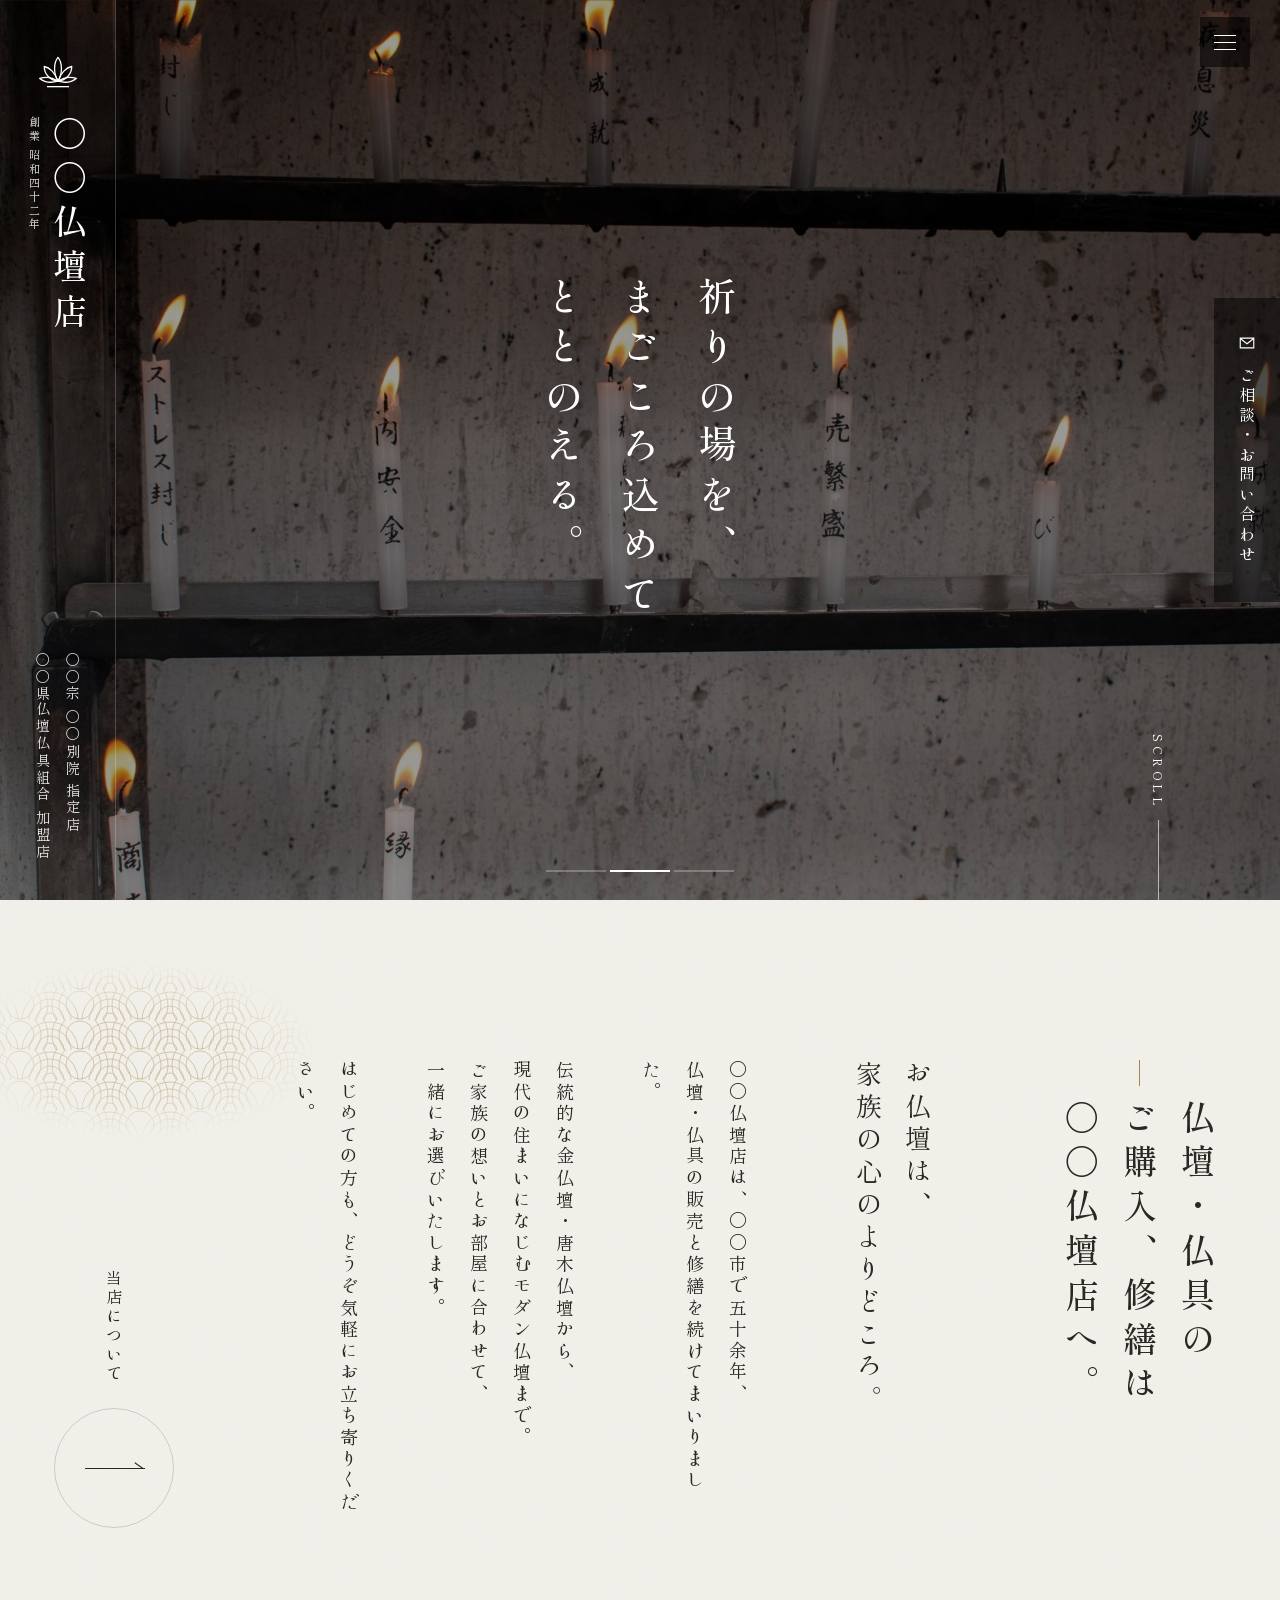
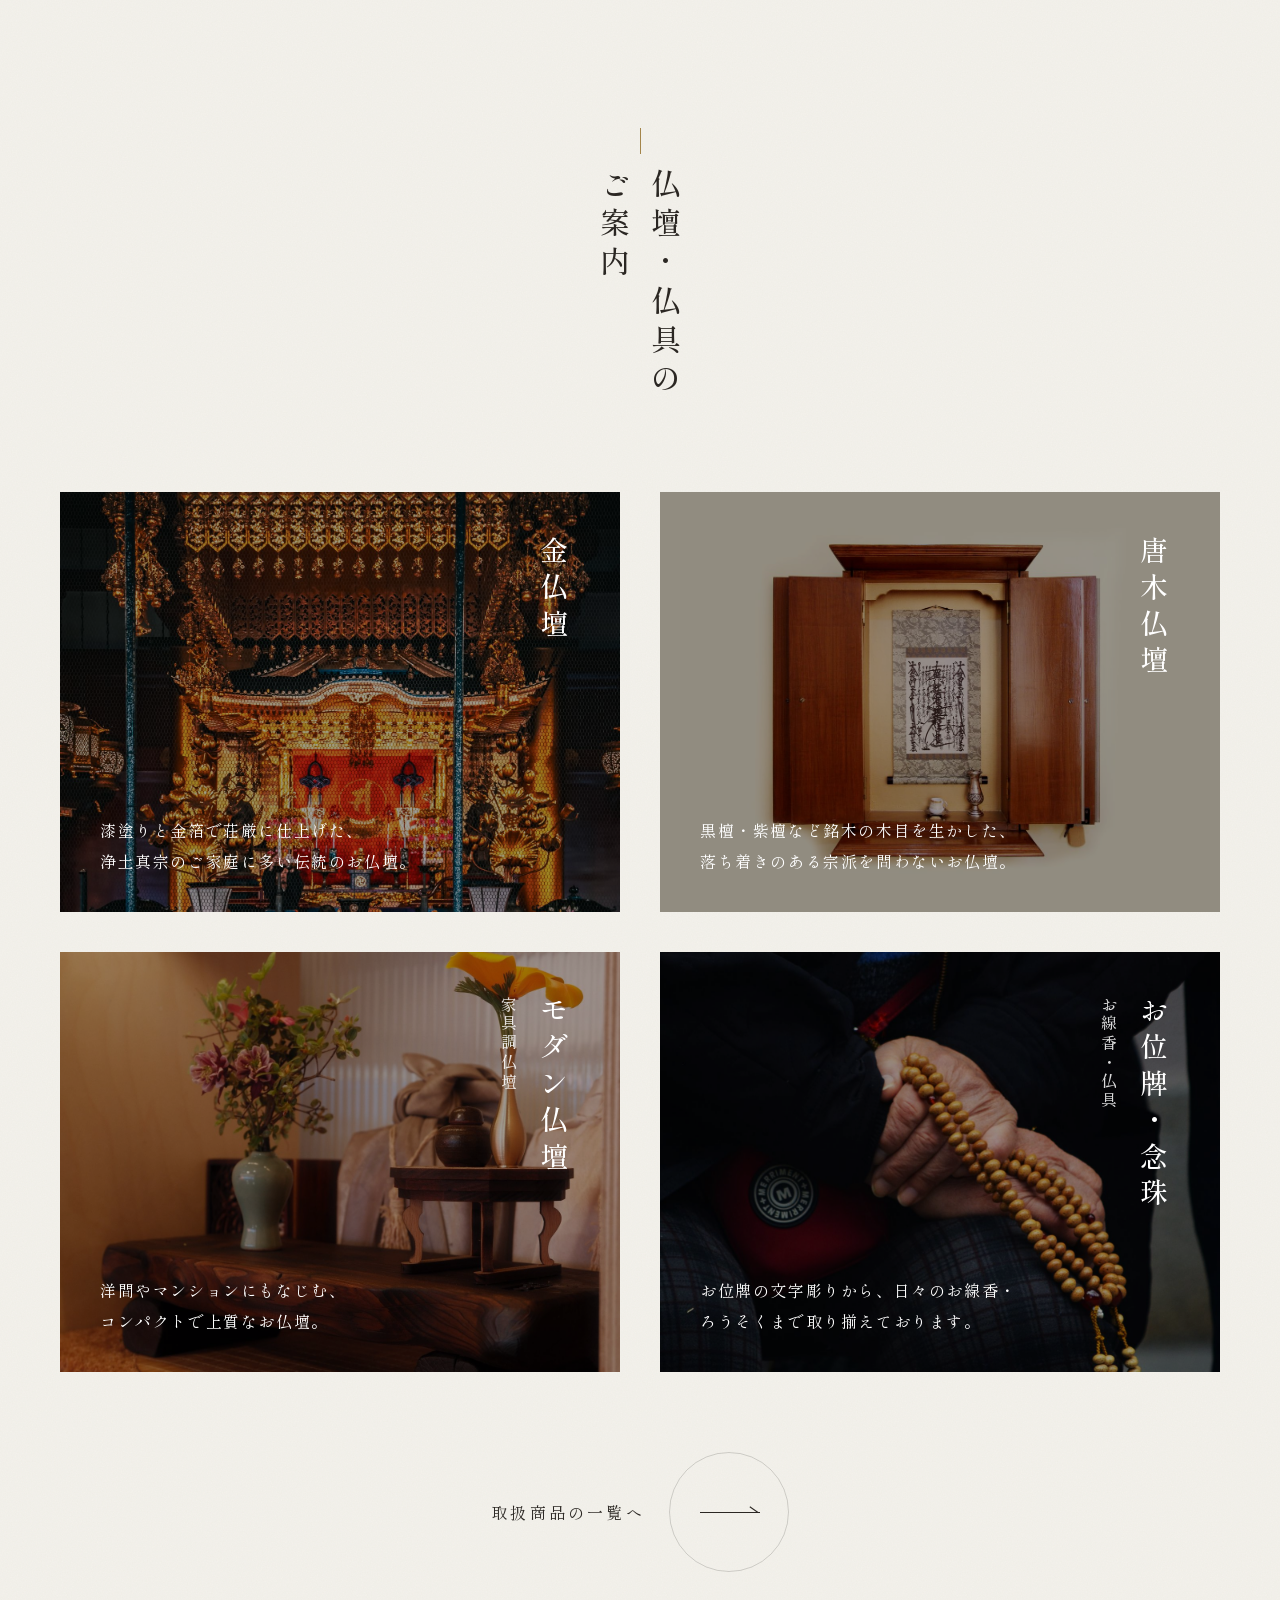
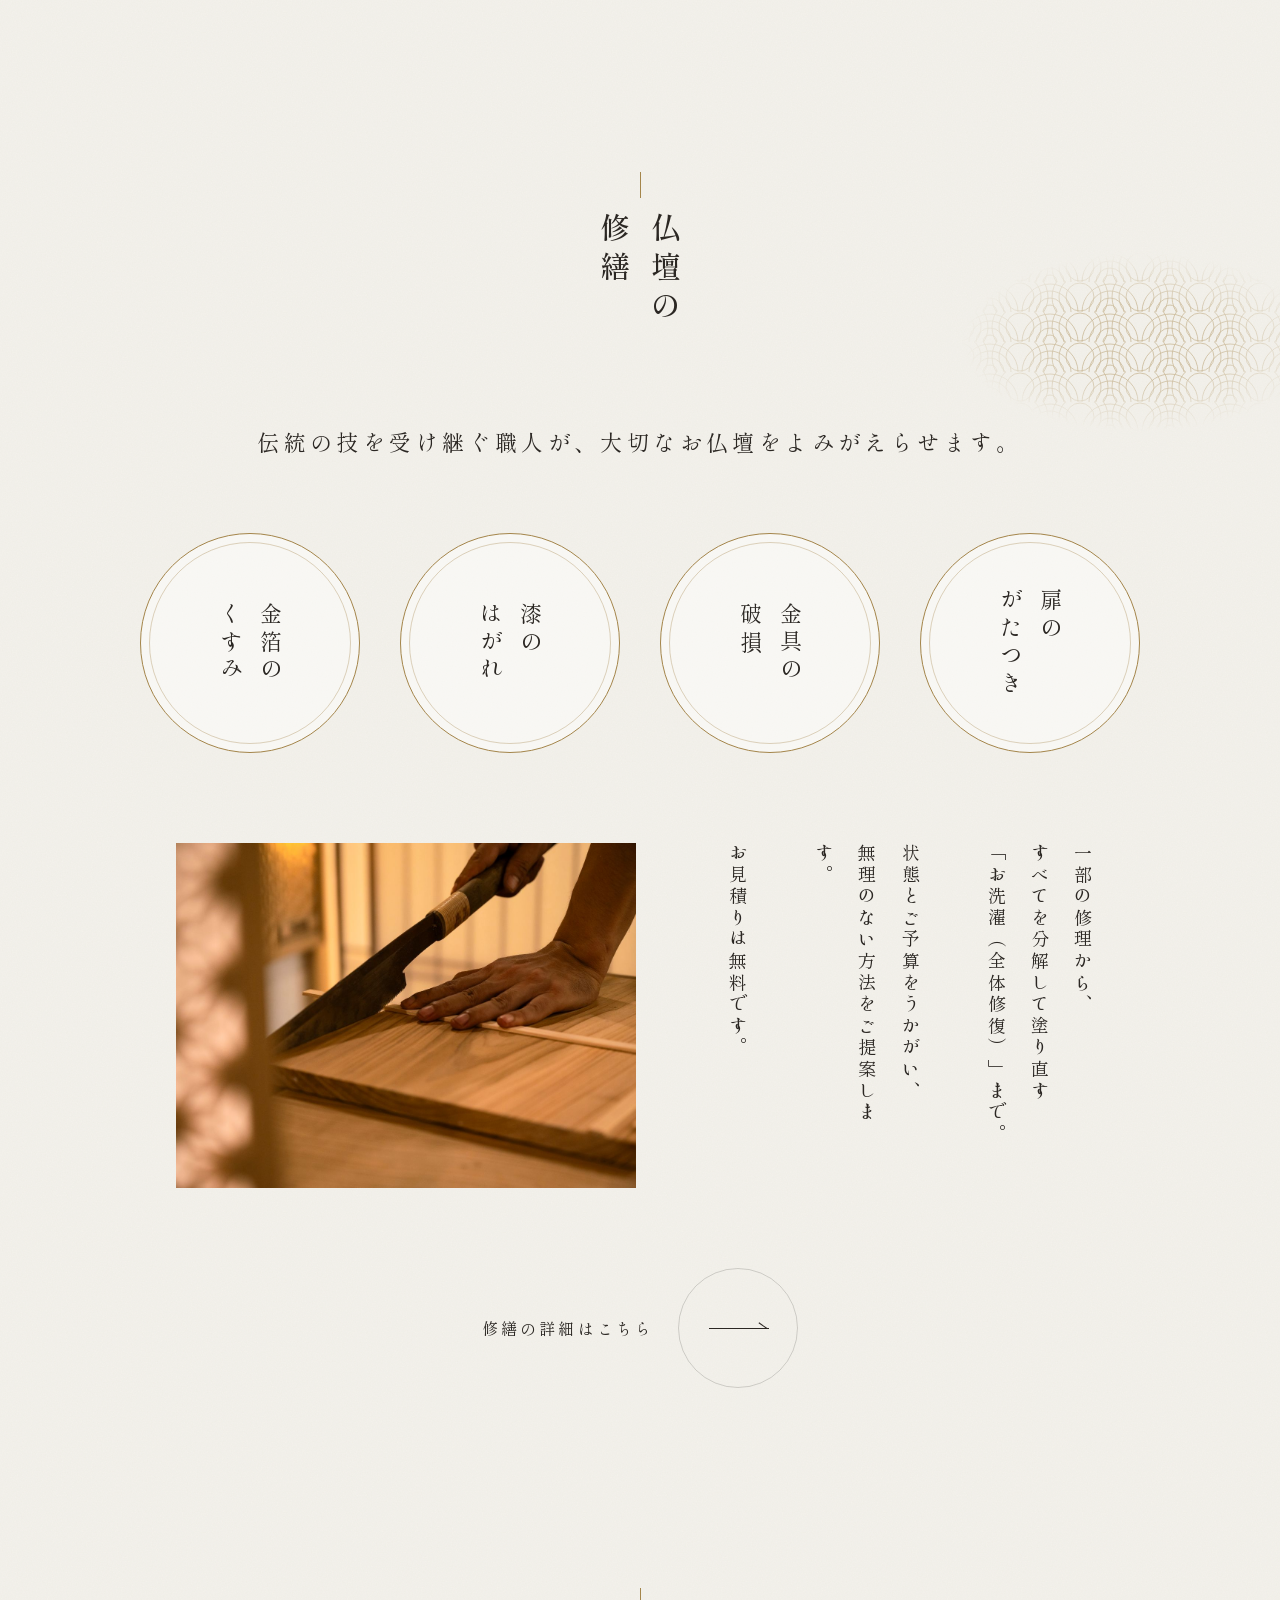
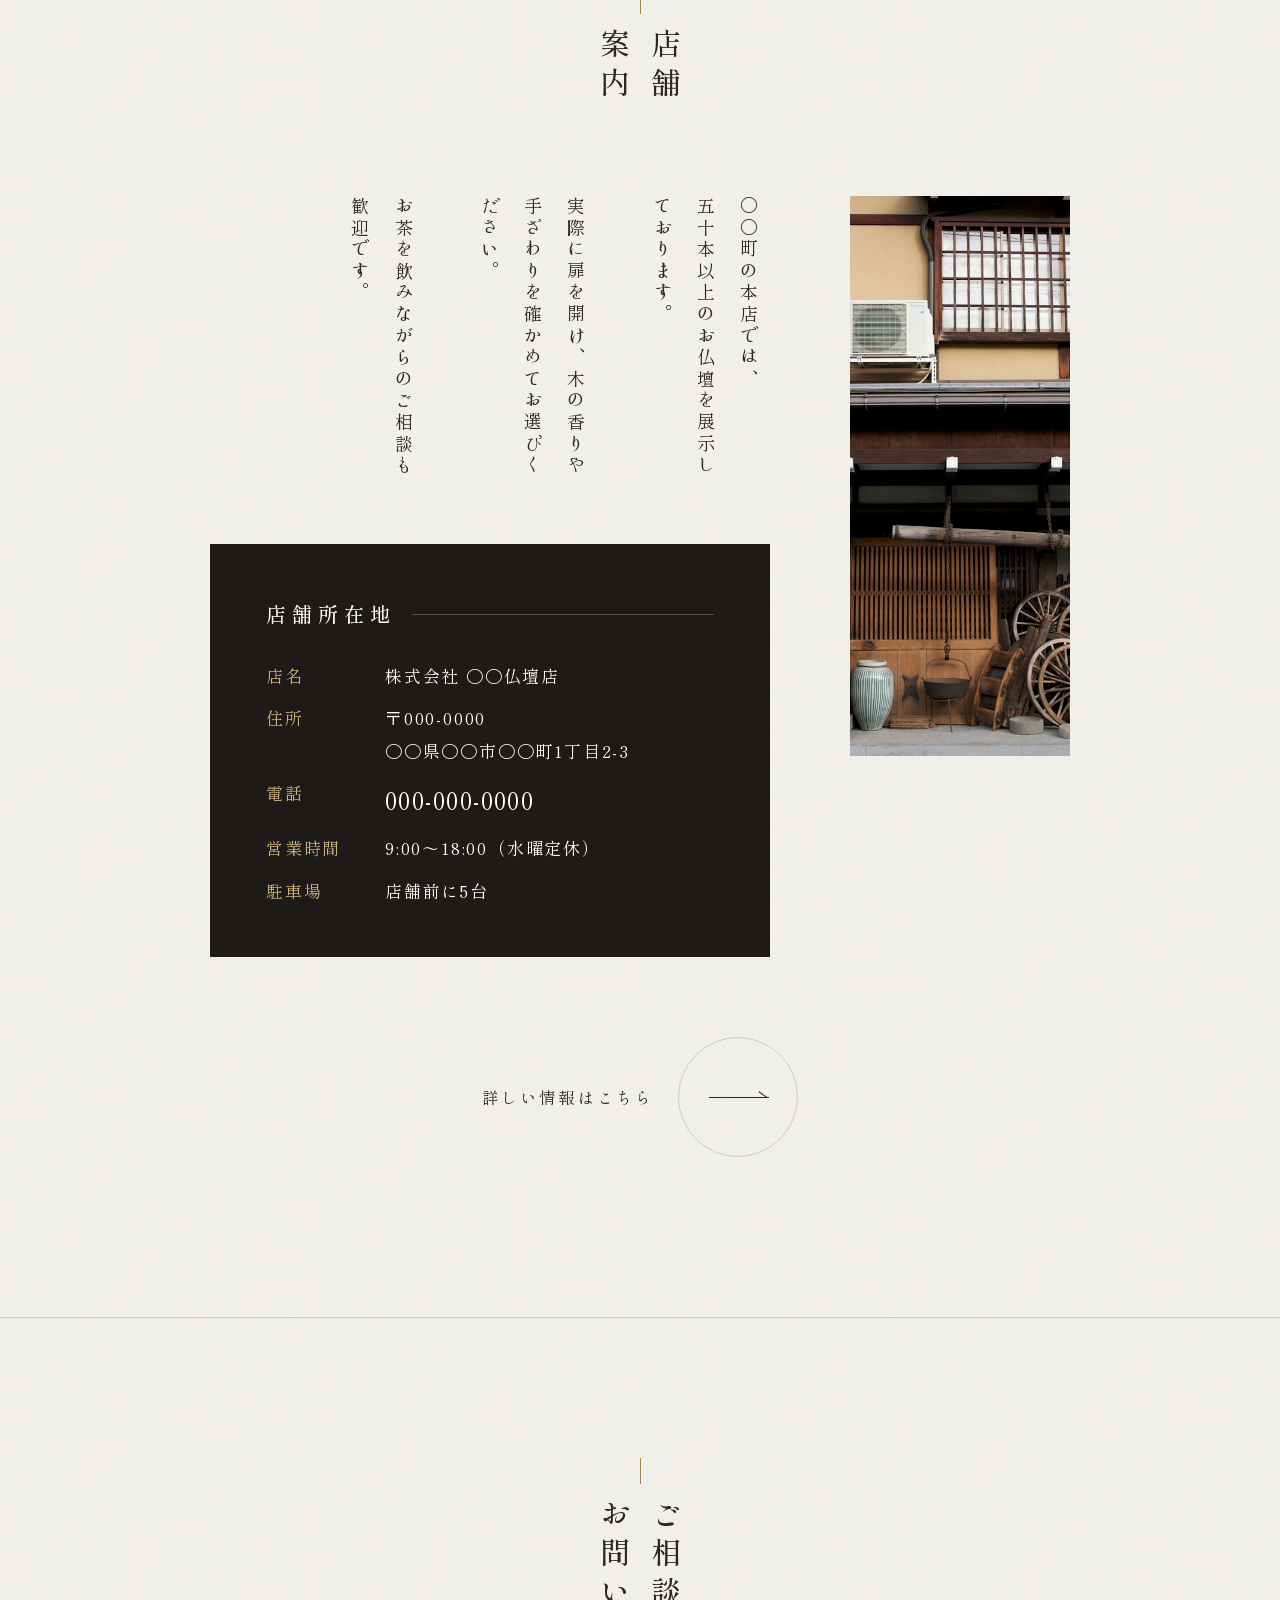
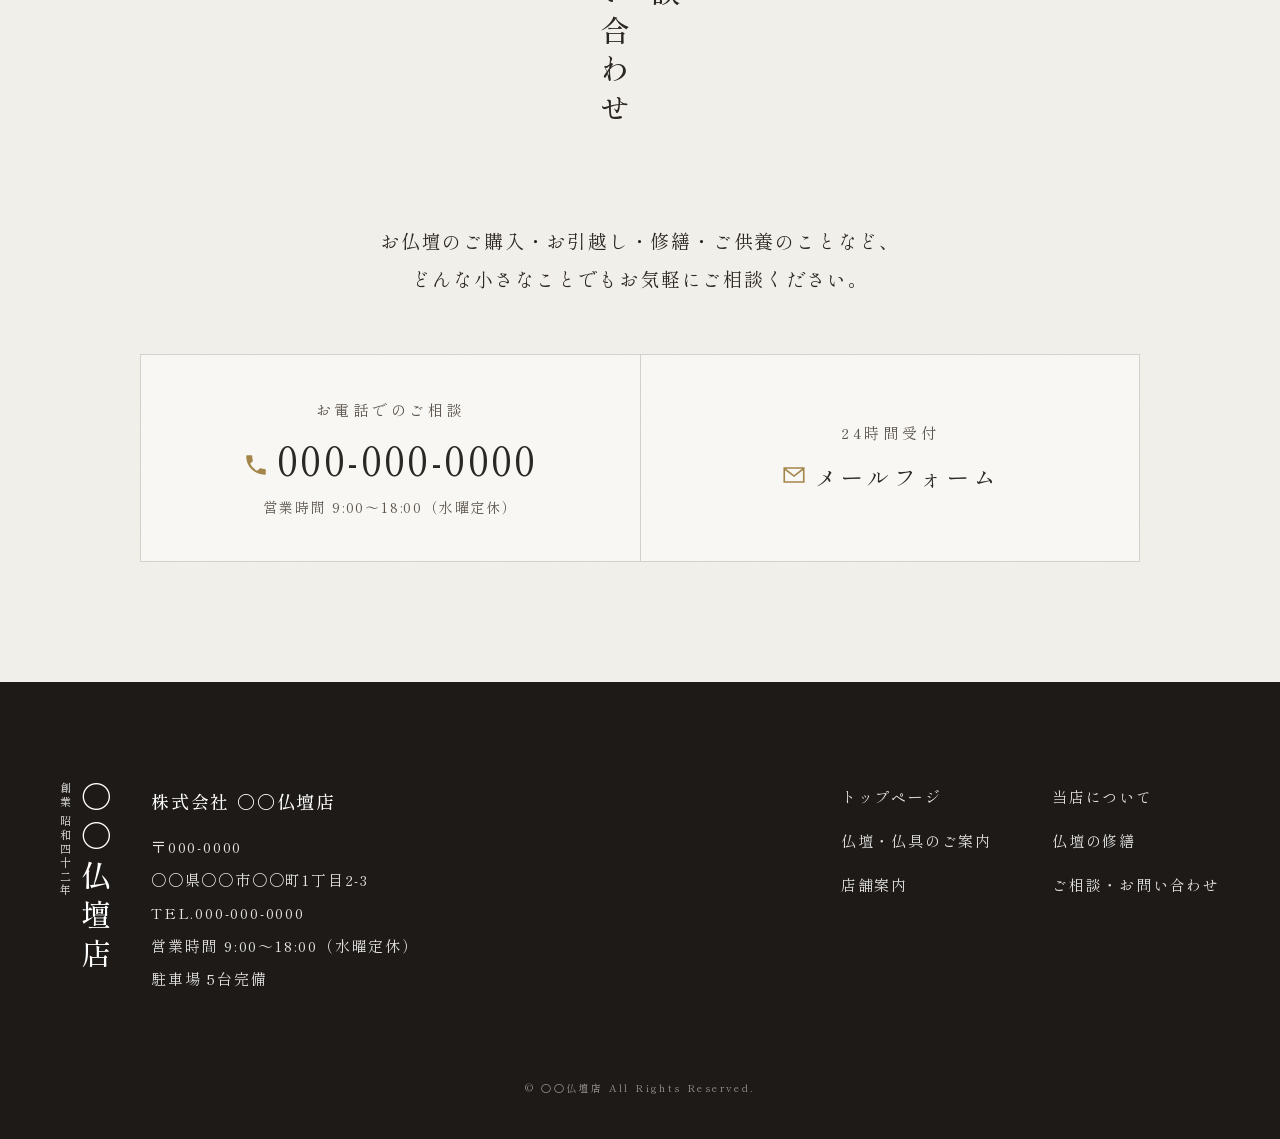
==== index.html @ ef10c107 "仏壇店サイト 初回コミット 木原仏壇店の構成・雰囲気に寄せた6ページの静的サイト。 明朝体と縦書きの見出し、全画面スライド、ページ遷移のフェード、 スクロール時のふわっと表示、スマホ用の固定相談ボタン" ====
<!DOCTYPE html>
<html lang="ja">
<head>
<meta charset="UTF-8">
<meta name="viewport" content="width=device-width, initial-scale=1">
<title>〇〇仏壇店｜〇〇市の仏壇・仏具の販売と修繕</title>
<meta name="description" content="〇〇市の〇〇仏壇店は創業五十余年。金仏壇・唐木仏壇・モダン仏壇の販売、お位牌・仏具、職人による仏壇の修繕（お洗濯）まで、まごころ込めてお手伝いします。">
<script>document.documentElement.classList.add("js");</script>
<link rel="preconnect" href="https://fonts.googleapis.com">
<link rel="preconnect" href="https://fonts.gstatic.com" crossorigin>
<link rel="stylesheet" href="https://fonts.googleapis.com/css2?family=Shippori+Mincho:wght@400;500;600&display=swap">
<link rel="stylesheet" href="assets/css/style.css">
</head>
<body class="is-home">
<div class="page-fade" aria-hidden="true"></div>

<!-- ロゴマーク（蓮）：各所で <use> して使い回す -->
<svg width="0" height="0" style="position:absolute" aria-hidden="true">
  <symbol id="lotus" viewBox="0 0 48 48"><g fill="none" stroke="currentColor" stroke-width="1.4" stroke-linejoin="round"><path d="M24 8c-5 6-5 18 0 26 5-8 5-20 0-26z"/><path d="M24 34c-3-9-9-15-15-16 0 8 6 15 15 16z"/><path d="M24 34c3-9 9-15 15-16 0 8-6 15-15 16z"/><path d="M24 34C18 30 10 29 4 31c5 4 13 5 20 3z"/><path d="M24 34c6-4 14-5 20-3-5 4-13 5-20 3z"/><path d="M12 40h24"/></g></symbol>
  <symbol id="i-tel" viewBox="0 0 24 24"><path fill="currentColor" d="M6.6 10.8a15.1 15.1 0 0 0 6.6 6.6l2.2-2.2c.3-.3.7-.4 1-.2 1.1.4 2.3.6 3.6.6.6 0 1 .4 1 1V20c0 .6-.4 1-1 1A17 17 0 0 1 3 4c0-.6.4-1 1-1h3.5c.6 0 1 .4 1 1 0 1.3.2 2.5.6 3.6.1.3 0 .7-.2 1z"/></symbol>
  <symbol id="i-mail" viewBox="0 0 24 24"><path fill="none" stroke="currentColor" stroke-width="1.5" d="M3 5.5h18v13H3zM3 6l9 7 9-7"/></symbol>
  <symbol id="i-up" viewBox="0 0 24 24"><path fill="none" stroke="currentColor" stroke-width="1.5" d="M5 15l7-7 7 7"/></symbol>
</svg>

<!-- ========== 共通ヘッダー ここから ========== -->
<header class="header">
  <a class="header__logo" href="index.html">
    <svg class="logo-mark" aria-hidden="true"><use href="#lotus"/></svg>
    <span class="logo-name">〇〇仏壇店</span>
  </a>
  <nav class="header__nav" aria-label="グローバルナビゲーション">
    <ul>
      <li><a class="is-current" href="index.html" aria-current="page">トップページ</a></li>
      <li><a href="about/index.html">当店について</a></li>
      <li><a href="products/index.html">仏壇・仏具のご案内</a></li>
      <li><a href="repair/index.html">仏壇の修繕</a></li>
      <li><a href="shop/index.html">店舗案内</a></li>
      <li><a href="contact/index.html">ご相談・お問い合わせ</a></li>
    </ul>
  </nav>
  <a class="header__tel" href="tel:0000000000"><small>お電話でのご相談</small>TEL.000-000-0000</a>
</header>

<button class="menu-btn" type="button" aria-label="メニューを開く" aria-controls="gmenu" aria-expanded="false"><span></span><span></span><span></span></button>
<nav class="gmenu" id="gmenu" aria-label="メニュー">
  <div class="gmenu__inner">
    <ul class="gmenu__list">
      <li><a class="is-current" href="index.html" aria-current="page">トップページ</a></li>
      <li><a href="about/index.html">当店について</a></li>
      <li><a href="products/index.html">仏壇・仏具のご案内</a></li>
      <li><a href="repair/index.html">仏壇の修繕</a></li>
      <li><a href="shop/index.html">店舗案内</a></li>
      <li><a href="contact/index.html">ご相談・お問い合わせ</a></li>
    </ul>
    <div class="gmenu__info">
      〇〇仏壇店<br>
      〒000-0000 〇〇県〇〇市〇〇町1丁目2-3<br>
      <a class="tel" href="tel:0000000000">TEL.000-000-0000</a>
      営業時間 9:00〜18:00（水曜定休）
    </div>
  </div>
</nav>
<!-- ========== 共通ヘッダー ここまで ========== -->

<!-- ========== メインビジュアル ========== -->
<div class="mv" id="top">
  <div class="mv__slides" aria-hidden="true">
    <div class="mv__slide"><img src="assets/img/hero-01.jpg" alt=""></div>
    <div class="mv__slide"><img src="assets/img/hero-02.jpg" alt=""></div>
    <div class="mv__slide"><img src="assets/img/hero-03.jpg" alt=""></div>
  </div>

  <div class="mv__side">
    <h1 class="mv__logo">
      <svg class="logo-mark" aria-hidden="true"><use href="#lotus"/></svg>
      <span class="logo-name">〇〇仏壇店<small>創業 昭和四十二年</small></span>
    </h1>
    <p class="mv__side-text">〇〇宗 〇〇別院 指定店<br>〇〇県仏壇仏具組合 加盟店</p>
  </div>

  <p class="mv__catch">
    <span class="mv__catch-line"><span>祈りの場を、</span></span>
    <span class="mv__catch-line"><span>まごころ込めて</span></span>
    <span class="mv__catch-line"><span>ととのえる。</span></span>
  </p>

  <div class="mv__right">
    <a class="mv__right-link" href="contact/index.html"><svg aria-hidden="true"><use href="#i-mail"/></svg>ご相談・お問い合わせ</a>
  </div>
  <div class="mv__bar" aria-hidden="true"><span></span><span></span><span></span></div>
  <p class="mv__scroll" aria-hidden="true">SCROLL</p>
</div>

<main>

  <!-- ========== ごあいさつ ========== -->
  <section class="section intro">
    <div class="wave-deco" aria-hidden="true"></div>
    <div class="wrapper">
      <div class="intro__inner">
        <h2 class="sec-title fade-up">仏壇・仏具の<br>ご購入、修繕は<br>〇〇仏壇店へ。</h2>
        <div class="v-text fade-up delay-1">
          <p class="em">お仏壇は、<br>家族の心のよりどころ。</p>
          <p>〇〇仏壇店は、〇〇市で五十余年、<br>仏壇・仏具の販売と修繕を続けてまいりました。</p>
          <p>伝統的な金仏壇・唐木仏壇から、<br>現代の住まいになじむモダン仏壇まで。<br>ご家族の想いとお部屋に合わせて、<br>一緒にお選びいたします。</p>
          <p>はじめての方も、どうぞ気軽にお立ち寄りください。</p>
        </div>
        <a class="circle-link fade-up delay-2" href="about/index.html">当店について<span class="circle-link__arrow" aria-hidden="true"></span></a>
      </div>
    </div>
  </section>

  <!-- ========== 仏壇・仏具のご案内 ========== -->
  <section class="section">
    <div class="wrapper">
      <h2 class="sec-title sec-title--center fade-up">仏壇・仏具の<br>ご案内</h2>
      <div class="cards">
        <a class="card fade-up" href="products/index.html#kin">
          <img src="assets/img/prod-kin.jpg" alt="金箔と漆で仕上げられた荘厳な金仏壇" loading="lazy">
          <h3 class="card__title">金仏壇</h3>
          <p class="card__text">漆塗りと金箔で荘厳に仕上げた、<br>浄土真宗のご家庭に多い伝統のお仏壇。</p>
        </a>
        <a class="card fade-up delay-1" href="products/index.html#karaki">
          <img src="assets/img/prod-karaki.jpg" alt="木目の美しい唐木仏壇" loading="lazy">
          <h3 class="card__title">唐木仏壇</h3>
          <p class="card__text">黒檀・紫檀など銘木の木目を生かした、<br>落ち着きのある宗派を問わないお仏壇。</p>
        </a>
        <a class="card fade-up" href="products/index.html#modern">
          <img src="assets/img/prod-modern.jpg" alt="リビングになじむ家具調のモダン仏壇" loading="lazy">
          <h3 class="card__title">モダン仏壇<small>家具調仏壇</small></h3>
          <p class="card__text">洋間やマンションにもなじむ、<br>コンパクトで上質なお仏壇。</p>
        </a>
        <a class="card fade-up delay-1" href="products/index.html#butsugu">
          <img src="assets/img/prod-butsugu.jpg" alt="念珠を手にして合掌する様子" loading="lazy">
          <h3 class="card__title">お位牌・念珠<small>お線香・仏具</small></h3>
          <p class="card__text">お位牌の文字彫りから、日々のお線香・<br>ろうそくまで取り揃えております。</p>
        </a>
      </div>
      <div class="more-link fade-up">
        <a class="circle-link" href="products/index.html">取扱商品の一覧へ<span class="circle-link__arrow" aria-hidden="true"></span></a>
      </div>
    </div>
  </section>

  <!-- ========== 仏壇の修繕 ========== -->
  <section class="section">
    <div class="wave-deco" aria-hidden="true" style="right:-40px;top:120px"></div>
    <div class="wrapper">
      <h2 class="sec-title sec-title--center fade-up">仏壇の<br>修繕</h2>
      <p class="repair__lead fade-up">伝統の技を受け継ぐ職人が、<br class="sp-only">大切なお仏壇をよみがえらせます。</p>
      <ul class="troubles">
        <li class="trouble fade-up">金箔の<br>くすみ</li>
        <li class="trouble fade-up delay-1">漆の<br>はがれ</li>
        <li class="trouble fade-up delay-2">金具の<br>破損</li>
        <li class="trouble fade-up delay-3">扉の<br>がたつき</li>
      </ul>
      <div class="repair__body">
        <div class="v-text fade-up">
          <p>一部の修理から、<br>すべてを分解して塗り直す<br>「お洗濯（全体修復）」まで。</p>
          <p>状態とご予算をうかがい、<br>無理のない方法をご提案します。</p>
          <p>お見積りは無料です。</p>
        </div>
        <img class="repair__img fade-up delay-1" src="assets/img/repair.jpg" alt="金箔の装飾を修復する職人" loading="lazy">
      </div>
      <div class="more-link fade-up">
        <a class="circle-link" href="repair/index.html">修繕の詳細はこちら<span class="circle-link__arrow" aria-hidden="true"></span></a>
      </div>
    </div>
  </section>

  <!-- ========== 店舗案内 ========== -->
  <section class="section">
    <div class="wrapper">
      <h2 class="sec-title sec-title--center fade-up">店舗<br>案内</h2>
      <div class="shop__inner">
        <img class="shop__side-img fade-up" src="assets/img/shop.jpg" alt="〇〇仏壇店の店構え" loading="lazy">
        <div class="shop__main">
          <div class="v-text fade-up delay-1">
            <p>〇〇町の本店では、<br>五十本以上のお仏壇を展示しております。</p>
            <p>実際に扉を開け、木の香りや<br>手ざわりを確かめてお選びください。</p>
            <p>お茶を飲みながらのご相談も歓迎です。</p>
          </div>
          <div class="info-box fade-up delay-2">
            <h3 class="info-box__title">店舗所在地</h3>
            <dl>
              <dt>店名</dt><dd>株式会社 〇〇仏壇店</dd>
              <dt>住所</dt><dd>〒000-0000<br>〇〇県〇〇市〇〇町1丁目2-3</dd>
              <dt>電話</dt><dd><a class="big-tel" href="tel:0000000000">000-000-0000</a></dd>
              <dt>営業時間</dt><dd>9:00〜18:00（水曜定休）</dd>
              <dt>駐車場</dt><dd>店舗前に5台</dd>
            </dl>
          </div>
        </div>
      </div>
      <div class="more-link fade-up">
        <a class="circle-link" href="shop/index.html">詳しい情報はこちら<span class="circle-link__arrow" aria-hidden="true"></span></a>
      </div>
    </div>
  </section>

</main>

<!-- ========== お問い合わせ帯（共通） ========== -->
<section class="contact-band" aria-labelledby="contact-band-title">
  <div class="wrapper">
    <h2 class="sec-title sec-title--center fade-up" id="contact-band-title">ご相談<br>お問い合わせ</h2>
    <p class="contact-band__lead fade-up">お仏壇のご購入・お引越し・修繕・ご供養のことなど、<br class="pc-only">どんな小さなことでもお気軽にご相談ください。</p>
    <div class="contact-box fade-up">
      <div>
        <p class="contact-box__label">お電話でのご相談</p>
        <a class="contact-box__tel" href="tel:0000000000"><svg aria-hidden="true"><use href="#i-tel"/></svg>000-000-0000</a>
        <p class="contact-box__note">営業時間 9:00〜18:00（水曜定休）</p>
      </div>
      <a class="contact-box__mail" href="contact/index.html">
        <span class="contact-box__label">24時間受付</span>
        <span><svg aria-hidden="true"><use href="#i-mail"/></svg>メールフォーム</span>
      </a>
    </div>
  </div>
</section>

<!-- ========== 共通フッター ========== -->
<footer class="footer">
  <div class="wrapper">
    <div class="footer__inner">
      <div class="footer__brand">
        <p class="logo-name">〇〇仏壇店<small>創業 昭和四十二年</small></p>
        <address class="footer__address">
          <strong>株式会社 〇〇仏壇店</strong>
          〒000-0000<br>
          〇〇県〇〇市〇〇町1丁目2-3<br>
          TEL.000-000-0000<br>
          営業時間 9:00〜18:00（水曜定休）<br>
          駐車場 5台完備
        </address>
      </div>
      <nav class="footer__nav" aria-label="フッターナビゲーション">
        <ul>
      <li><a href="index.html">トップページ</a></li>
      <li><a href="about/index.html">当店について</a></li>
      <li><a href="products/index.html">仏壇・仏具のご案内</a></li>
      <li><a href="repair/index.html">仏壇の修繕</a></li>
      <li><a href="shop/index.html">店舗案内</a></li>
      <li><a href="contact/index.html">ご相談・お問い合わせ</a></li>
        </ul>
      </nav>
    </div>
    <p class="footer__copy"><small>&copy; 〇〇仏壇店 All Rights Reserved.</small></p>
  </div>
</footer>

<a class="to-top" href="#top" aria-label="ページの先頭へ"><svg aria-hidden="true"><use href="#i-up"/></svg></a>

<div class="sp-cta">
  <a href="tel:0000000000">電話で相談</a>
  <a href="contact/index.html">メールで相談</a>
</div>

<script src="assets/js/main.js"></script>
</body>
</html>
---- assets/css/style.css ----
@charset "UTF-8";
/* =========================================================
   〇〇仏壇店  共通スタイル
   - 明朝体・縦書き見出し・和紙の地色・金のアクセント
   - 1000px 未満では本文を横書きに切り替えて読みやすくする
   ========================================================= */

:root {
  --paper: #f4f2ec;
  --paper-deep: #e9e5da;
  --ink: #2b2723;
  --ink-soft: #5b544c;
  --gold: #a4854a;
  --gold-light: #cfb57e;
  --lacquer: #1d1a17;
  --line: rgba(43, 39, 35, .18);
  --white: #fff;
  --side-w: 116px;
  --ease: cubic-bezier(.25, .46, .45, .94);
  --font: "Shippori Mincho", "Hiragino Mincho ProN", "Yu Mincho", serif;
}

*, *::before, *::after { box-sizing: border-box; margin: 0; padding: 0; }

html { scroll-behavior: smooth; -webkit-text-size-adjust: 100%; overflow-x: clip; }

body {
  font-family: var(--font);
  font-size: 18px;
  line-height: 2;
  letter-spacing: .1em;
  color: var(--ink);
  background-color: var(--paper);
  /* 和紙の繊維感（SVGノイズ） */
  background-image: url("data:image/svg+xml,%3Csvg xmlns='http://www.w3.org/2000/svg' width='300' height='300'%3E%3Cfilter id='n'%3E%3CfeTurbulence type='fractalNoise' baseFrequency='.8' numOctaves='3' stitchTiles='stitch'/%3E%3CfeColorMatrix values='0 0 0 0 .4 0 0 0 0 .36 0 0 0 0 .3 0 0 0 .07 0'/%3E%3C/filter%3E%3Crect width='100%25' height='100%25' filter='url(%23n)'/%3E%3C/svg%3E");
  overflow-x: hidden;
  -webkit-font-smoothing: antialiased;
}

img { max-width: 100%; height: auto; display: block; }
a { color: inherit; text-decoration: none; }
ul, ol { list-style: none; }
h1, h2, h3, h4 { font-weight: 500; }
button { font: inherit; color: inherit; background: none; border: 0; cursor: pointer; }

.vertical { writing-mode: vertical-rl; }
.sp-only { display: none; }
.visually-hidden {
  position: absolute; width: 1px; height: 1px; overflow: hidden;
  clip: rect(0 0 0 0); white-space: nowrap;
}

/* ---------- ページ遷移（やわらかいフェード） ---------- */
.page-fade {
  position: fixed; inset: 0; z-index: 999;
  background: var(--paper);
  pointer-events: none;
  opacity: 1;
  transition: opacity 1.2s var(--ease);
}
.is-loaded .page-fade { opacity: 0; }
.is-leaving .page-fade { opacity: 1; transition-duration: .6s; }
/* JSが無効な環境では覆いを出さない */
html:not(.js) .page-fade { display: none; }

/* ---------- スクロールでふわっと表示 ---------- */
.js .fade-up {
  opacity: 0;
  transform: translateY(40px);
  transition: opacity 1.4s var(--ease), transform 1.4s var(--ease);
}
.js .fade-up.is-in { opacity: 1; transform: none; }
.fade-up.delay-1 { transition-delay: .15s; }
.fade-up.delay-2 { transition-delay: .3s; }
.fade-up.delay-3 { transition-delay: .45s; }

/* =========================================================
   ロゴ
   ========================================================= */
.logo-mark { width: 44px; height: 44px; color: currentColor; }
.logo-name { font-size: 30px; letter-spacing: .3em; line-height: 1; font-weight: 500; }
.logo-name small { display: block; font-size: 11px; letter-spacing: .25em; margin-top: 12px; opacity: .8; }

/* =========================================================
   トップ：メインビジュアル
   ========================================================= */
.mv {
  position: relative;
  height: 100vh;
  height: 100svh;
  min-height: 560px;
  overflow: hidden;
  color: var(--white);
  background: var(--lacquer);
}
.mv__slides { position: absolute; inset: 0; filter: brightness(60%); }
.mv__slide {
  position: absolute; inset: 0;
  opacity: 0;
  transform: scale(1);
  transition: opacity 2s linear, transform 8s linear;
}
.mv__slide img { width: 100%; height: 100%; object-fit: cover; }
.mv__slide.is-show { opacity: 1; }
.mv__slide.is-zoom { transform: scale(1.1); }

/* 左の縦長サイドバー */
.mv__side {
  position: absolute; top: 0; left: 0; z-index: 3;
  width: var(--side-w); height: 100%;
  display: flex; flex-direction: column; align-items: center; justify-content: space-between;
  padding: 50px 0 40px;
  border-right: 1px solid rgba(255, 255, 255, .2);
}
.mv__logo { display: flex; flex-direction: column; align-items: center; gap: 22px; }
.mv__logo .logo-name { writing-mode: vertical-rl; font-size: 34px; }
.mv__logo .logo-name small { margin: 0 12px 0 0; }
.mv__side-text { writing-mode: vertical-rl; font-size: 14px; letter-spacing: .2em; line-height: 2.2; opacity: .9; }

/* 中央のキャッチコピー（縦書き） */
.mv__catch {
  position: absolute; z-index: 3;
  top: 50%; left: 50%;
  transform: translate(-50%, -50%);
  writing-mode: vertical-rl;
  font-size: clamp(30px, 3vw, 42px);
  line-height: 2;
  letter-spacing: .3em;
  font-weight: 500;
  text-shadow: 0 0 24px rgba(0, 0, 0, .4);
}
.mv__catch-line { display: block; overflow: hidden; }
.mv__catch-line span { display: block; }
.js .mv__catch-line span { opacity: 0; transform: translateY(-100%); }
.is-loaded .mv__catch-line span { animation: slideDown 2.4s var(--ease) forwards; }
.is-loaded .mv__catch-line:nth-child(2) span { animation-delay: .5s; }
.is-loaded .mv__catch-line:nth-child(3) span { animation-delay: 1s; }
@keyframes slideDown { to { opacity: 1; transform: none; } }

/* 右端の縦リンク */
.mv__right {
  position: absolute; top: 0; right: 0; z-index: 3; height: 100%;
  display: flex; flex-direction: column; justify-content: center;
}
.mv__right-link {
  writing-mode: vertical-rl;
  display: flex; align-items: center; gap: 14px;
  padding: 36px 17px;
  background: rgba(0, 0, 0, .5);
  font-size: 16px; letter-spacing: .25em;
  transition: background .4s;
}
.mv__right-link:hover { background: rgba(0, 0, 0, .8); }
.mv__right-link svg { width: 18px; height: 18px; }

/* スライド進行バー */
.mv__bar {
  position: absolute; z-index: 3; left: 50%; bottom: 28px;
  transform: translateX(-50%);
  display: flex; gap: 4px;
}
.mv__bar span { width: 60px; height: 2px; background: rgba(255, 255, 255, .25); position: relative; overflow: hidden; }
.mv__bar span::after {
  content: ""; position: absolute; inset: 0; background: #fff;
  transform: scaleX(0); transform-origin: left;
}
.mv__bar span.is-active::after { animation: barGrow var(--slide-ms, 6000ms) linear forwards; }
@keyframes barGrow { to { transform: scaleX(1); } }

.mv__scroll {
  position: absolute; z-index: 3; bottom: 0; right: 110px;
  writing-mode: vertical-rl; font-size: 12px; letter-spacing: .3em;
  padding-bottom: 90px;
}
.mv__scroll::after {
  content: ""; position: absolute; bottom: 0; left: 50%;
  width: 1px; height: 80px; background: rgba(255, 255, 255, .6);
  animation: scrollLine 2.4s var(--ease) infinite;
  transform-origin: top;
}
@keyframes scrollLine { 0% { transform: scaleY(0); } 50% { transform: scaleY(1); transform-origin: top; } 51% { transform-origin: bottom; } 100% { transform: scaleY(0); transform-origin: bottom; } }

/* =========================================================
   固定ヘッダー（トップは500pxスクロールで出現／下層は常時）
   ========================================================= */
.header {
  position: fixed; top: 0; left: 0; right: 0; z-index: 100;
  height: 84px;
  display: flex; align-items: center; justify-content: space-between;
  padding: 0 110px 0 40px;
  background: rgba(255, 255, 255, .96);
  box-shadow: 0 1px 0 var(--line);
  transform: translateY(-100%);
  transition: transform .5s var(--ease);
}
.header.is-show, .is-sub .header { transform: none; }
.header__logo { display: flex; align-items: center; gap: 12px; }
.header__logo .logo-mark { width: 34px; height: 34px; color: var(--gold); }
.header__logo .logo-name { font-size: 22px; letter-spacing: .2em; }
.header__nav ul { display: flex; gap: 28px; }
.header__nav a { font-size: 15px; letter-spacing: .1em; position: relative; padding: 6px 0; white-space: nowrap; }
.header__nav a::after {
  content: ""; position: absolute; left: 0; bottom: 0; width: 100%; height: 1px;
  background: var(--gold); transform: scaleX(0); transition: transform .4s var(--ease);
}
.header__nav a:hover::after, .header__nav a.is-current::after { transform: scaleX(1); }
.header__nav a.is-current { color: var(--gold); }
.header__tel { font-size: 20px; letter-spacing: .08em; white-space: nowrap; }
.header__tel small { font-size: 12px; display: block; line-height: 1.2; color: var(--ink-soft); }

/* =========================================================
   ハンバーガー＋全画面メニュー
   ========================================================= */
.menu-btn {
  position: fixed; top: 17px; right: 30px; z-index: 300;
  width: 50px; height: 50px;
  background: rgba(0, 0, 0, .55);
  transition: background .3s;
}
.menu-btn:hover { background: rgba(0, 0, 0, .8); }
.menu-btn span {
  position: absolute; left: 14px; width: 22px; height: 1px; background: #fff;
  transition: transform .4s var(--ease), opacity .4s, top .4s var(--ease);
}
.menu-btn span:nth-child(1) { top: 18px; }
.menu-btn span:nth-child(2) { top: 25px; }
.menu-btn span:nth-child(3) { top: 32px; }
.menu-open .menu-btn span:nth-child(1) { top: 25px; transform: rotate(45deg); }
.menu-open .menu-btn span:nth-child(2) { opacity: 0; }
.menu-open .menu-btn span:nth-child(3) { top: 25px; transform: rotate(-45deg); }

.gmenu {
  position: fixed; inset: 0; z-index: 250;
  background: rgba(20, 17, 14, .94);
  color: #fff;
  display: flex; align-items: center; justify-content: center;
  opacity: 0; visibility: hidden;
  transition: opacity .7s var(--ease), visibility .7s;
}
.menu-open .gmenu { opacity: 1; visibility: visible; }
.menu-open { overflow: hidden; }
.gmenu__inner { display: flex; flex-direction: row-reverse; gap: 80px; align-items: flex-start; }
.gmenu__list { writing-mode: vertical-rl; display: flex; gap: 10px; }
.gmenu__list a {
  display: block; font-size: 24px; letter-spacing: .3em; padding: 0 18px;
  opacity: 0; transform: translateY(-20px);
  transition: opacity .6s var(--ease), transform .6s var(--ease), color .3s;
}
.gmenu__list a:hover, .gmenu__list a.is-current { color: var(--gold-light); }
.menu-open .gmenu__list a { opacity: 1; transform: none; }
.menu-open .gmenu__list li:nth-child(2) a { transition-delay: .06s; }
.menu-open .gmenu__list li:nth-child(3) a { transition-delay: .12s; }
.menu-open .gmenu__list li:nth-child(4) a { transition-delay: .18s; }
.menu-open .gmenu__list li:nth-child(5) a { transition-delay: .24s; }
.menu-open .gmenu__list li:nth-child(6) a { transition-delay: .3s; }
.gmenu__info { font-size: 15px; line-height: 2.2; border-top: 1px solid rgba(255, 255, 255, .25); padding-top: 24px; }
.gmenu__info .tel { font-size: 28px; letter-spacing: .06em; display: block; }

/* =========================================================
   セクション共通
   ========================================================= */
.wrapper { max-width: 1400px; margin: 0 auto; padding: 0 60px; }
.section { position: relative; padding: 160px 0; overflow-x: clip; }
.section + .section { padding-top: 40px; }

/* 縦書きのセクション見出し */
.sec-title {
  writing-mode: vertical-rl;
  font-size: 30px;
  line-height: 1.7;
  letter-spacing: .3em;
  position: relative;
  padding-top: 40px;
}
.sec-title::before {
  content: ""; position: absolute; top: 0; left: 50%;
  width: 1px; height: 26px; background: var(--gold);
}
.sec-title--center { margin: 0 auto 90px; }

/* 縦書きの本文ブロック（右から左へ読む） */
.v-text {
  writing-mode: vertical-rl;
  display: flex; flex-direction: column; gap: 0;
  height: 26em;
  font-size: 18px;
  line-height: 2.4;
  letter-spacing: .2em;
}
.v-text p + p { margin-right: 2.4em; }
.v-text .em { font-size: 26px; letter-spacing: .25em; line-height: 1.9; margin-left: 1.6em; }

/* 丸い矢印リンク */
.circle-link {
  display: inline-flex; align-items: center; gap: 24px;
  font-size: 16px; letter-spacing: .2em;
}
.circle-link__arrow {
  position: relative; width: 120px; height: 120px; flex-shrink: 0;
  border: 1px solid var(--line); border-radius: 50%;
  transition: border-color .4s, background .4s;
}
.circle-link__arrow::before {
  content: ""; position: absolute; top: 50%; left: 30px; width: 60px; height: 1px; background: var(--ink);
  transition: transform .5s var(--ease);
}
.circle-link__arrow::after {
  content: ""; position: absolute; top: 50%; right: 30px; width: 10px; height: 1px; background: var(--ink);
  transform-origin: right; transform: rotate(35deg);
  transition: transform .5s var(--ease);
}
.circle-link:hover .circle-link__arrow { border-color: var(--gold); background: rgba(164, 133, 74, .08); }
.circle-link:hover .circle-link__arrow::before { transform: translateX(8px); }
.circle-link:hover .circle-link__arrow::after { transform: translateX(8px) rotate(35deg); }

.more-link { text-align: center; margin-top: 80px; }

/* 青海波の飾り */
.wave-deco {
  position: absolute; width: 360px; height: 180px; pointer-events: none; opacity: .5;
  background-image: url("data:image/svg+xml,%3Csvg xmlns='http://www.w3.org/2000/svg' width='60' height='30' viewBox='0 0 60 30'%3E%3Cg fill='none' stroke='%23a4854a' stroke-width='.8'%3E%3Ccircle cx='30' cy='30' r='28'/%3E%3Ccircle cx='30' cy='30' r='21'/%3E%3Ccircle cx='30' cy='30' r='14'/%3E%3Ccircle cx='30' cy='30' r='7'/%3E%3Ccircle cx='0' cy='15' r='28'/%3E%3Ccircle cx='0' cy='15' r='21'/%3E%3Ccircle cx='0' cy='15' r='14'/%3E%3Ccircle cx='60' cy='15' r='28'/%3E%3Ccircle cx='60' cy='15' r='21'/%3E%3Ccircle cx='60' cy='15' r='14'/%3E%3C/g%3E%3C/svg%3E");
  -webkit-mask-image: radial-gradient(ellipse at center, #000 30%, transparent 70%);
          mask-image: radial-gradient(ellipse at center, #000 30%, transparent 70%);
}

/* ---------- トップ：ごあいさつ ---------- */
.intro__inner { display: flex; flex-direction: row-reverse; justify-content: center; gap: 110px; }
.intro .sec-title { font-size: 34px; }
.intro .circle-link { writing-mode: vertical-rl; align-self: flex-end; }
.intro .wave-deco { left: -40px; top: 60px; }

/* ---------- 仏壇・仏具のご案内（2×2グリッド） ---------- */
.cards { display: grid; grid-template-columns: repeat(2, 1fr); gap: 40px; }
.card {
  position: relative; display: block; height: 420px; overflow: hidden; color: #fff;
  background: var(--lacquer);
}
.card img {
  position: absolute; inset: 0; width: 100%; height: 100%; object-fit: cover;
  filter: brightness(62%);
  transition: transform 1.6s var(--ease), filter .8s;
}
.card:hover img { transform: scale(1.06); filter: brightness(45%); }
.card__title {
  position: absolute; top: 44px; right: 44px;
  writing-mode: vertical-rl; font-size: 28px; letter-spacing: .3em; line-height: 1.6;
}
.card__title small { display: block; font-size: 16px; letter-spacing: .2em; margin-right: 10px; opacity: .85; }
.card__text {
  position: absolute; left: 40px; bottom: 36px; right: 140px;
  font-size: 16px; line-height: 1.9; letter-spacing: .1em;
}
.card__more {
  position: absolute; left: 40px; bottom: -30px; opacity: 0;
  font-size: 13px; letter-spacing: .25em; border-bottom: 1px solid rgba(255, 255, 255, .6);
  transition: opacity .6s, bottom .6s var(--ease);
}

/* ---------- 修繕 ---------- */
.repair__lead { text-align: center; font-size: 22px; letter-spacing: .2em; margin-bottom: 70px; }
.repair__lead ruby rt { font-size: 11px; letter-spacing: .2em; }
.troubles { display: flex; justify-content: center; gap: 40px; margin-bottom: 90px; }
.trouble {
  width: 220px; height: 220px; border-radius: 50%;
  border: 1px solid var(--gold);
  display: flex; align-items: center; justify-content: center;
  writing-mode: vertical-rl;
  font-size: 22px; letter-spacing: .25em; line-height: 1.8;
  background: rgba(255, 255, 255, .45);
  position: relative;
}
.trouble::before {
  content: ""; position: absolute; inset: 8px; border-radius: 50%; border: 1px solid rgba(164, 133, 74, .35);
}
.repair__body { display: flex; flex-direction: row-reverse; justify-content: center; align-items: flex-start; gap: 80px; }
.repair__body .v-text { height: 17em; }
.repair__img { width: 460px; aspect-ratio: 4 / 3; object-fit: cover; }

/* ---------- 店舗案内 ---------- */
.shop__inner { display: flex; flex-direction: row-reverse; justify-content: center; align-items: flex-start; gap: 80px; }
.shop__side-img { width: 220px; height: 560px; object-fit: cover; }
.shop__main { display: flex; flex-direction: column; gap: 60px; }
.shop__main .v-text { height: 16em; align-self: flex-end; }
.info-box { background: var(--lacquer); color: #fff; padding: 50px 56px; min-width: 560px; }
.info-box__title { font-size: 20px; letter-spacing: .3em; margin-bottom: 26px; display: flex; align-items: center; gap: 16px; }
.info-box__title::after { content: ""; flex: 1; height: 1px; background: rgba(255, 255, 255, .25); }
.info-box dl { display: grid; grid-template-columns: 7em 1fr; row-gap: 10px; font-size: 17px; line-height: 1.9; }
.info-box dt { color: var(--gold-light); }
.info-box a { border-bottom: 1px solid rgba(255, 255, 255, .4); }
.info-box .big-tel { font-size: 24px; letter-spacing: .06em; border: 0; }

/* =========================================================
   お問い合わせ帯（全ページ共通）
   ========================================================= */
.contact-band { padding: 140px 0 120px; border-top: 1px solid var(--line); position: relative; }
.contact-band__lead { text-align: center; font-size: 19px; margin-bottom: 56px; }
.contact-box { display: grid; grid-template-columns: 1fr 1fr; max-width: 1000px; margin: 0 auto; border: 1px solid var(--line); background: rgba(255, 255, 255, .5); }
.contact-box > * { padding: 40px 30px; text-align: center; display: flex; flex-direction: column; align-items: center; justify-content: center; gap: 6px; }
.contact-box > * + * { border-left: 1px solid var(--line); }
.contact-box__label { font-size: 15px; letter-spacing: .25em; color: var(--ink-soft); }
.contact-box__tel { font-size: 40px; letter-spacing: .06em; line-height: 1.4; }
.contact-box__tel svg, .contact-box__mail svg { width: 26px; height: 26px; vertical-align: -2px; margin-right: 8px; color: var(--gold); }
.contact-box__note { font-size: 14px; color: var(--ink-soft); }
.contact-box__mail { font-size: 22px; letter-spacing: .2em; transition: background .4s, color .4s; }
.contact-box__mail:hover { background: var(--lacquer); color: #fff; }

/* =========================================================
   フッター
   ========================================================= */
.footer { background: var(--lacquer); color: rgba(255, 255, 255, .88); padding: 100px 0 40px; }
.footer__inner { display: flex; justify-content: space-between; gap: 60px; flex-wrap: wrap; }
.footer__brand { display: flex; gap: 40px; }
.footer__brand .logo-name { writing-mode: vertical-rl; font-size: 30px; color: #fff; }
.footer__brand .logo-name small { margin: 0 10px 0 0; }
.footer__brand .logo-mark { color: var(--gold-light); }
.footer__address { font-size: 15px; line-height: 2.2; font-style: normal; }
.footer__address strong { font-size: 18px; font-weight: 500; display: block; margin-bottom: 8px; color: #fff; }
.footer__nav ul { display: grid; grid-template-columns: repeat(2, auto); gap: 14px 60px; font-size: 15px; }
.footer__nav a { transition: color .3s; }
.footer__nav a:hover { color: var(--gold-light); }
.footer__copy { margin-top: 80px; text-align: center; font-size: 12px; letter-spacing: .2em; opacity: .6; }

/* ページトップ */
.to-top {
  position: fixed; right: 30px; bottom: 30px; z-index: 90;
  width: 50px; height: 50px; background: rgba(0, 0, 0, .55); color: #fff;
  display: flex; align-items: center; justify-content: center;
  opacity: 0; visibility: hidden; transition: opacity .5s, visibility .5s, background .3s;
}
.to-top.is-show { opacity: 1; visibility: visible; }
.to-top:hover { background: rgba(0, 0, 0, .8); }
.to-top svg { width: 16px; height: 16px; }

/* スマホ用の固定CTA */
.sp-cta { display: none; }

/* =========================================================
   下層ページ
   ========================================================= */
.page-hero {
  position: relative; height: 56vh; min-height: 420px;
  color: #fff; overflow: hidden; background: var(--lacquer);
  display: flex; align-items: center; justify-content: center;
}
.page-hero img {
  position: absolute; inset: 0; width: 100%; height: 100%; object-fit: cover; filter: brightness(50%);
  transform: scale(1.08); transition: transform 3s var(--ease);
}
.is-loaded .page-hero img { transform: scale(1); }
.page-hero__title {
  position: relative; writing-mode: vertical-rl;
  font-size: 38px; letter-spacing: .35em; line-height: 1.6;
  margin-top: 84px;
}
.page-hero__title small { display: block; font-size: 13px; letter-spacing: .3em; margin-right: 16px; opacity: .8; font-family: Georgia, serif; }

.breadcrumb { max-width: 1400px; margin: 0 auto; padding: 22px 60px; font-size: 14px; color: var(--ink-soft); }
.breadcrumb ol { display: flex; flex-wrap: wrap; gap: 6px; }
.breadcrumb li + li::before { content: "›"; margin-right: 6px; color: var(--gold); }
.breadcrumb a { border-bottom: 1px solid var(--line); }
.breadcrumb a:hover { color: var(--gold); }

/* 下層の横書き見出し */
.h-title { text-align: center; font-size: 30px; letter-spacing: .25em; line-height: 1.6; margin-bottom: 60px; }
.h-title::after { content: ""; display: block; width: 1px; height: 40px; background: var(--gold); margin: 24px auto 0; }
.h-title small { display: block; font-size: 13px; letter-spacing: .3em; color: var(--gold); font-family: Georgia, serif; margin-bottom: 6px; }
.lead { max-width: 960px; margin: 0 auto 70px; text-align: center; font-size: 18px; line-height: 2.2; }

/* 画像と文章の2カラム */
.media { display: grid; grid-template-columns: 1fr 1fr; gap: 80px; align-items: center; }
.media + .media { margin-top: 120px; }
.media--rev .media__img { order: 2; }
.media__img img { width: 100%; aspect-ratio: 4 / 3; object-fit: cover; }
.media__title { font-size: 26px; letter-spacing: .2em; line-height: 1.7; margin-bottom: 26px; }
.media__title small { display: block; font-size: 15px; color: var(--gold); letter-spacing: .2em; }
.media__body p + p { margin-top: 1.2em; }
.price { margin-top: 26px; padding: 16px 22px; border-left: 2px solid var(--gold); background: rgba(255, 255, 255, .5); font-size: 16px; }
.price strong { font-size: 22px; font-weight: 500; }

/* 3つの特徴 */
.features { display: grid; grid-template-columns: repeat(3, 1fr); gap: 40px; }
.feature { background: rgba(255, 255, 255, .6); padding: 50px 36px; text-align: center; border-top: 2px solid var(--gold); }
.feature__num { font-size: 15px; letter-spacing: .3em; color: var(--gold); }
.feature__title { font-size: 22px; letter-spacing: .15em; margin: 12px 0 18px; line-height: 1.6; }
.feature p { font-size: 16px; text-align: left; }

/* 沿革 */
.history { max-width: 860px; margin: 0 auto; border-top: 1px solid var(--line); }
.history li { display: grid; grid-template-columns: 11em 1fr; gap: 20px; padding: 24px 10px; border-bottom: 1px solid var(--line); }
.history time { color: var(--gold); }

/* 流れ（STEP） */
.flow { display: grid; grid-template-columns: repeat(5, 1fr); gap: 16px; counter-reset: step; }
.flow li { background: rgba(255, 255, 255, .6); padding: 40px 18px 34px; text-align: center; position: relative; }
.flow li::before {
  counter-increment: step; content: "STEP " counter(step);
  display: block; font-family: Georgia, serif; font-size: 13px; letter-spacing: .2em; color: var(--gold); margin-bottom: 10px;
}
.flow li:not(:last-child)::after {
  content: ""; position: absolute; top: 50%; right: -12px; width: 8px; height: 8px;
  border-top: 1px solid var(--gold); border-right: 1px solid var(--gold); transform: translateY(-50%) rotate(45deg);
}
.flow h3 { font-size: 20px; letter-spacing: .15em; margin-bottom: 12px; }
.flow p { font-size: 15px; text-align: left; line-height: 1.9; }

/* よくある質問 */
.faq { max-width: 900px; margin: 0 auto; }
.faq details { border-bottom: 1px solid var(--line); }
.faq summary {
  list-style: none; cursor: pointer; padding: 26px 50px 26px 10px; font-size: 19px; position: relative;
}
.faq summary::-webkit-details-marker { display: none; }
.faq summary::before { content: "問"; color: var(--gold); margin-right: 16px; }
.faq summary::after {
  content: ""; position: absolute; right: 16px; top: 50%; width: 10px; height: 10px;
  border-right: 1px solid var(--ink); border-bottom: 1px solid var(--ink);
  transform: translateY(-70%) rotate(45deg); transition: transform .4s var(--ease);
}
.faq details[open] summary::after { transform: translateY(-30%) rotate(225deg); }
.faq .answer { padding: 0 10px 30px 52px; color: var(--ink-soft); }

/* 表 */
.table { width: 100%; max-width: 900px; margin: 0 auto; border-collapse: collapse; }
.table th, .table td { padding: 22px 20px; border-bottom: 1px solid var(--line); text-align: left; vertical-align: top; }
.table th { width: 11em; font-weight: 500; color: var(--gold); white-space: nowrap; }

.map {
  max-width: 900px; margin: 60px auto 0; aspect-ratio: 16 / 7;
  background: var(--paper-deep); display: flex; align-items: center; justify-content: center;
  color: var(--ink-soft); font-size: 15px; border: 1px solid var(--line);
}

/* フォーム */
.form { max-width: 820px; margin: 0 auto; }
.form__row { display: grid; grid-template-columns: 12em 1fr; gap: 24px; padding: 26px 0; border-bottom: 1px solid var(--line); align-items: start; }
.form__row label, .form__label { padding-top: 10px; font-size: 17px; }
.req { display: inline-block; font-size: 12px; background: var(--gold); color: #fff; padding: 0 8px; margin-left: 10px; letter-spacing: .1em; line-height: 1.8; vertical-align: 2px; }
.form input[type="text"], .form input[type="tel"], .form input[type="email"], .form select, .form textarea {
  width: 100%; font: inherit; font-size: 18px; padding: 14px 16px;
  border: 1px solid var(--line); background: #fff; color: var(--ink); border-radius: 0;
}
.form textarea { min-height: 200px; resize: vertical; }
.form input:focus, .form select:focus, .form textarea:focus { outline: 2px solid var(--gold-light); outline-offset: 1px; }
.form__checks { display: flex; flex-wrap: wrap; gap: 10px 26px; padding-top: 10px; }
.form__checks label { padding: 0; display: flex; align-items: center; gap: 8px; cursor: pointer; }
.form__checks input { width: 20px; height: 20px; accent-color: var(--gold); }
.form__submit { text-align: center; margin-top: 60px; }
.btn {
  display: inline-block; min-width: 320px; padding: 22px 40px;
  background: var(--lacquer); color: #fff; font-size: 18px; letter-spacing: .3em;
  transition: background .4s;
}
.btn:hover { background: var(--gold); }
.form__note { text-align: center; font-size: 14px; color: var(--ink-soft); margin-top: 20px; }

.bg-deep { background: rgba(233, 229, 218, .6); }

/* =========================================================
   レスポンシブ
   ========================================================= */
@media (max-width: 1440px) {
  .header__tel { display: none; }
}

@media (max-width: 1200px) {
  .header__nav { display: none; }
  .troubles { gap: 20px; }
  .trouble { width: 180px; height: 180px; font-size: 19px; }
  .flow { grid-template-columns: repeat(3, 1fr); row-gap: 30px; }
  .flow li:nth-child(3)::after { display: none; }
}

@media (max-width: 1000px) {
  body { font-size: 17px; }
  .wrapper { padding: 0 24px; }
  .section { padding: 100px 0; }
  .sp-only { display: block; }
  .pc-only { display: none; }

  /* メインビジュアル */
  .mv__side { width: auto; height: auto; border: 0; padding: 22px 24px; flex-direction: row; }
  .mv__logo { flex-direction: row; gap: 12px; }
  .mv__logo .logo-name { writing-mode: horizontal-tb; font-size: 22px; }
  .mv__logo .logo-name small { margin: 6px 0 0; font-size: 10px; }
  .mv__logo .logo-mark { width: 34px; height: 34px; }
  .mv__side-text, .mv__right, .mv__scroll { display: none; }
  .mv__catch { font-size: 30px; }

  .header { height: 68px; padding: 0 90px 0 20px; }
  .header__tel { display: none; }
  .header__logo .logo-name { font-size: 19px; }
  .menu-btn { top: 9px; right: 16px; }

  /* 縦書き本文 → 横書き */
  .v-text { writing-mode: horizontal-tb; height: auto; line-height: 2.1; letter-spacing: .08em; }
  .v-text p + p { margin: 1.4em 0 0; }
  .v-text .em { font-size: 22px; margin: 0 0 .6em; }

  .intro__inner, .repair__body, .shop__inner { flex-direction: column; align-items: center; gap: 50px; }
  .intro .circle-link { writing-mode: horizontal-tb; align-self: center; }
  .sec-title { font-size: 26px; }
  .intro .sec-title { font-size: 28px; }
  .sec-title--center { margin-bottom: 60px; }

  .cards { grid-template-columns: 1fr; gap: 20px; }
  .card { height: 300px; }
  .card__title { top: 28px; right: 28px; font-size: 24px; }
  .card__text { left: 24px; right: 110px; bottom: 24px; font-size: 15px; }

  .repair__lead { font-size: 16px; letter-spacing: .1em; margin-bottom: 40px; }
  .troubles { flex-wrap: wrap; gap: 14px; margin-bottom: 50px; }
  .trouble { width: calc(50% - 7px); max-width: 170px; height: auto; aspect-ratio: 1; font-size: 18px; }
  .repair__img { width: 100%; }

  .shop__side-img { width: 100%; height: 240px; }
  .shop__main { width: 100%; gap: 40px; }
  .info-box { min-width: 0; padding: 36px 24px; }
  .info-box dl { grid-template-columns: 1fr; row-gap: 0; }
  .info-box dd { margin-bottom: 12px; }

  .contact-band { padding: 90px 0 80px; }
  .contact-box { grid-template-columns: 1fr; }
  .contact-box > * + * { border-left: 0; border-top: 1px solid var(--line); }
  .contact-box__tel { font-size: 32px; }

  .footer { padding: 70px 0 110px; }
  .footer__inner { flex-direction: column; }
  .footer__copy { margin-top: 50px; }

  .to-top { bottom: 90px; right: 16px; }
  .sp-cta {
    display: grid; grid-template-columns: 1fr 1fr;
    position: fixed; left: 0; right: 0; bottom: 0; z-index: 95;
  }
  .sp-cta a { padding: 16px 0; text-align: center; font-size: 17px; letter-spacing: .15em; color: #fff; }
  .sp-cta a:first-child { background: var(--gold); }
  .sp-cta a:last-child { background: var(--lacquer); }

  .gmenu__inner { flex-direction: column; align-items: center; gap: 40px; }
  .gmenu__list { writing-mode: horizontal-tb; flex-direction: column; text-align: center; gap: 4px; }
  .gmenu__list a { font-size: 21px; padding: 10px; }
  .gmenu__info { text-align: center; }

  .page-hero { height: 44vh; min-height: 320px; }
  .page-hero__title { font-size: 30px; margin-top: 68px; }
  .breadcrumb { padding: 16px 24px; }
  .h-title { font-size: 25px; margin-bottom: 44px; }
  .lead { text-align: left; margin-bottom: 50px; }
  .media { grid-template-columns: 1fr; gap: 30px; }
  .media--rev .media__img { order: 0; }
  .media + .media { margin-top: 80px; }
  .features { grid-template-columns: 1fr; gap: 20px; }
  .flow { grid-template-columns: 1fr; }
  .flow li::after { display: none; }
  .history li { grid-template-columns: 1fr; gap: 0; }
  .table th, .table td { display: block; width: 100%; padding: 12px 6px; }
  .table th { border-bottom: 0; padding-top: 22px; }
  .form__row { grid-template-columns: 1fr; gap: 8px; }
  .btn { min-width: 0; width: 100%; }
}

@media (prefers-reduced-motion: reduce) {
  *, *::before, *::after { animation: none !important; transition: none !important; }
  .js .fade-up, .js .mv__catch-line span { opacity: 1; transform: none; }
  .page-fade { display: none; }
  html { scroll-behavior: auto; }
}

/* 署名・強調 */
.signature { text-align: right; margin-top: 2em; }
.lead strong { font-weight: 600; color: var(--ink); }
.nowrap { white-space: nowrap; }
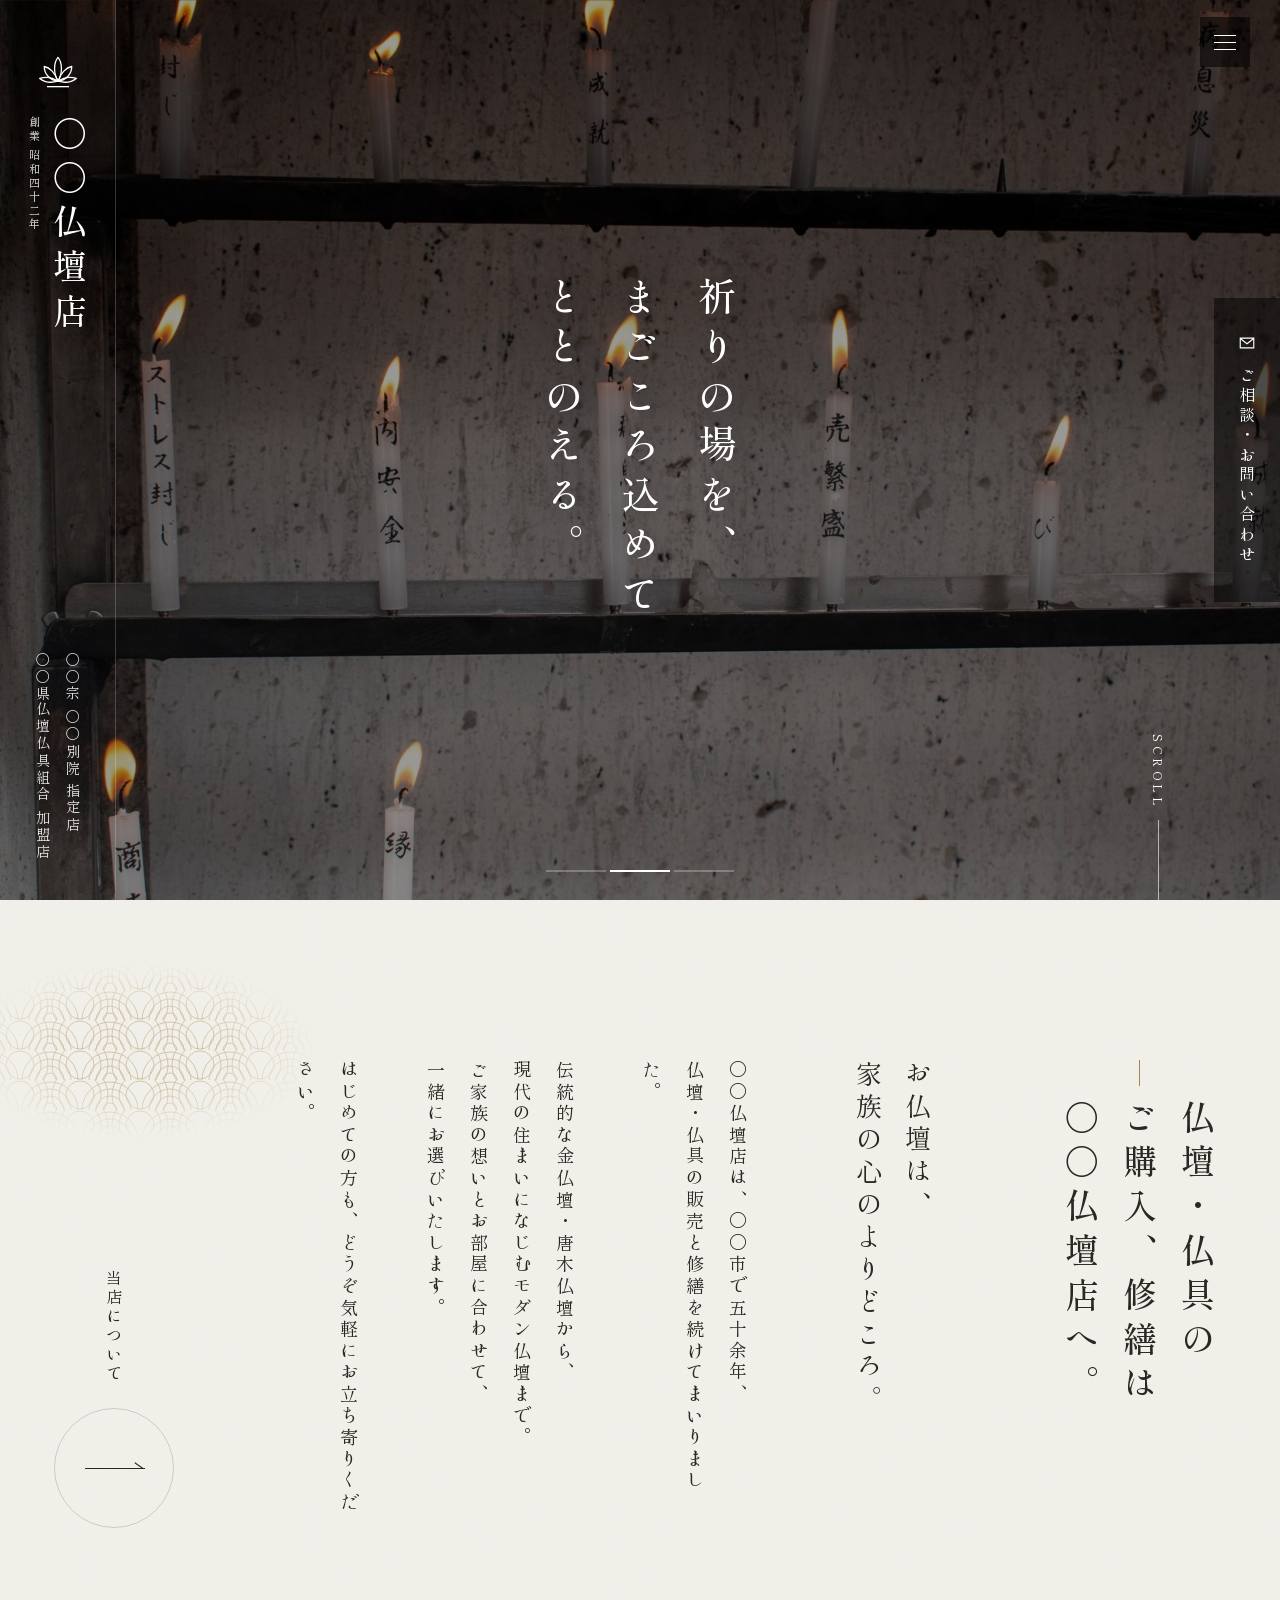
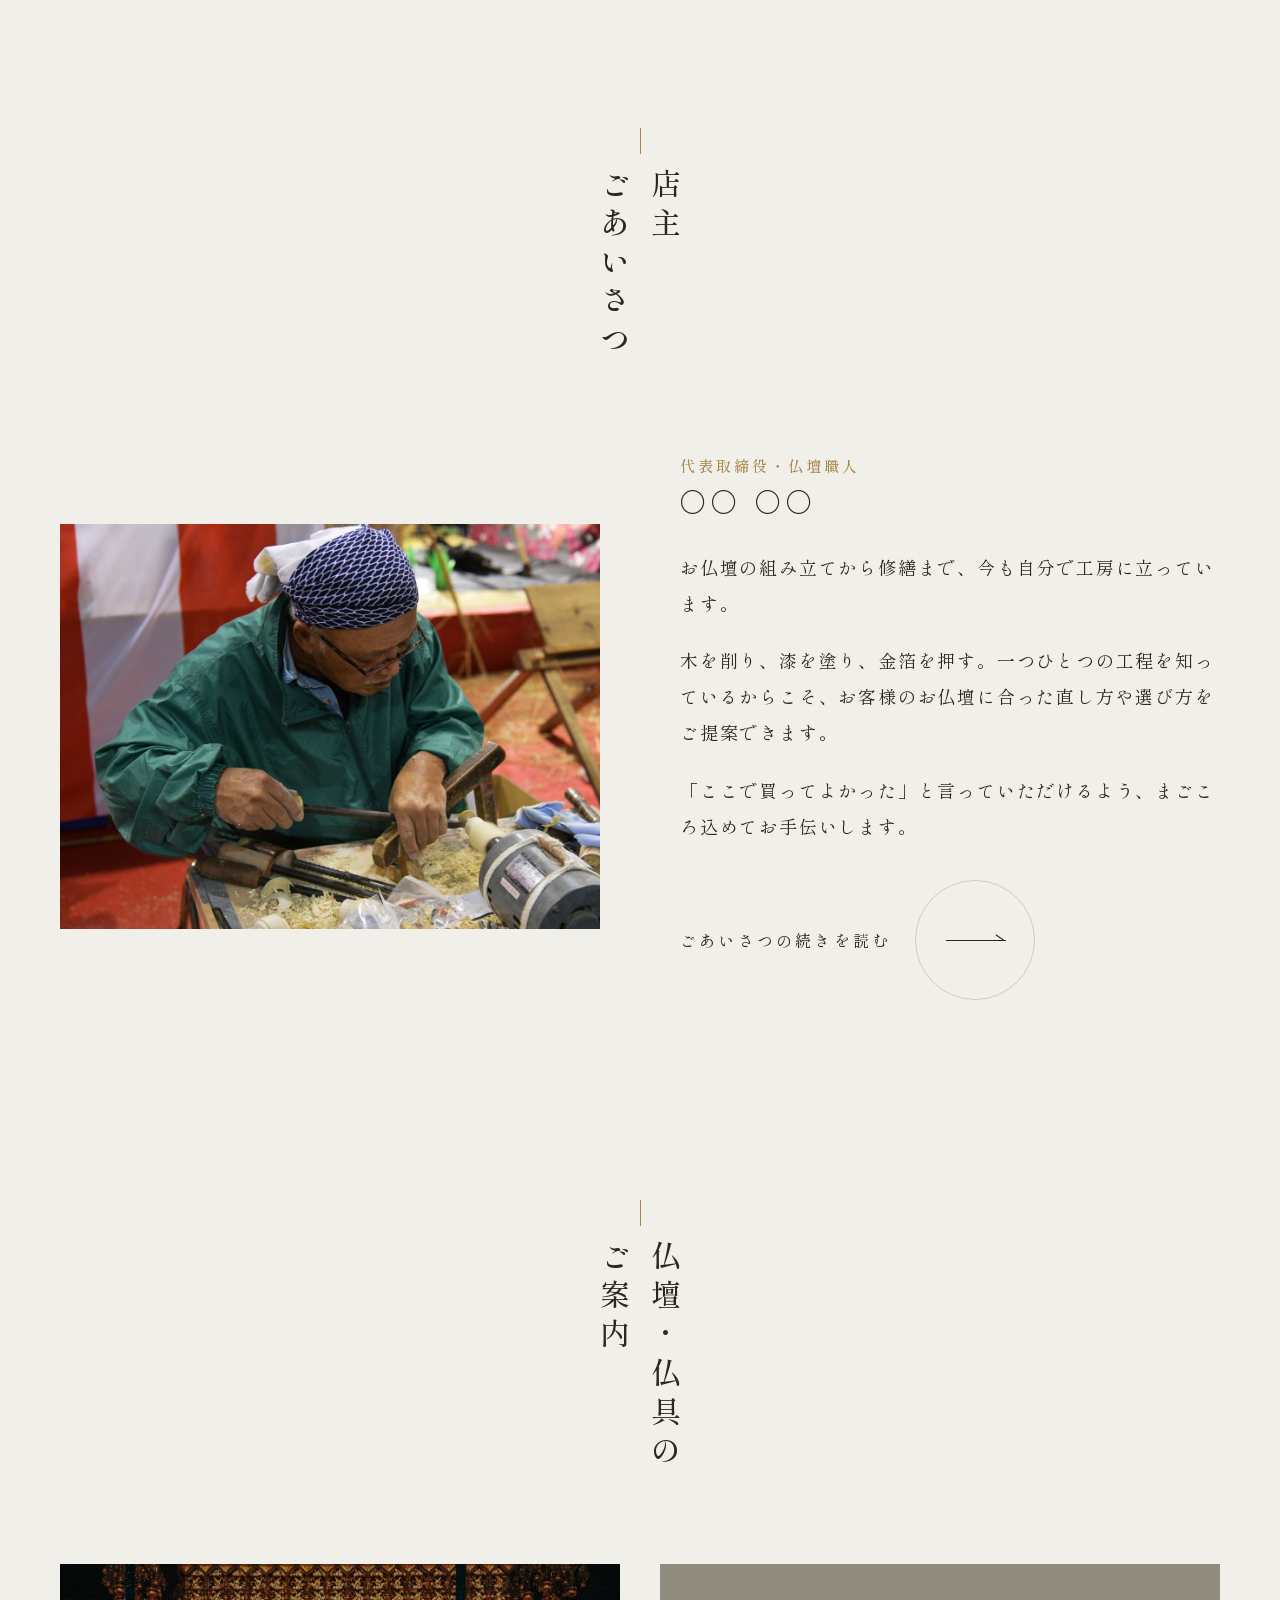
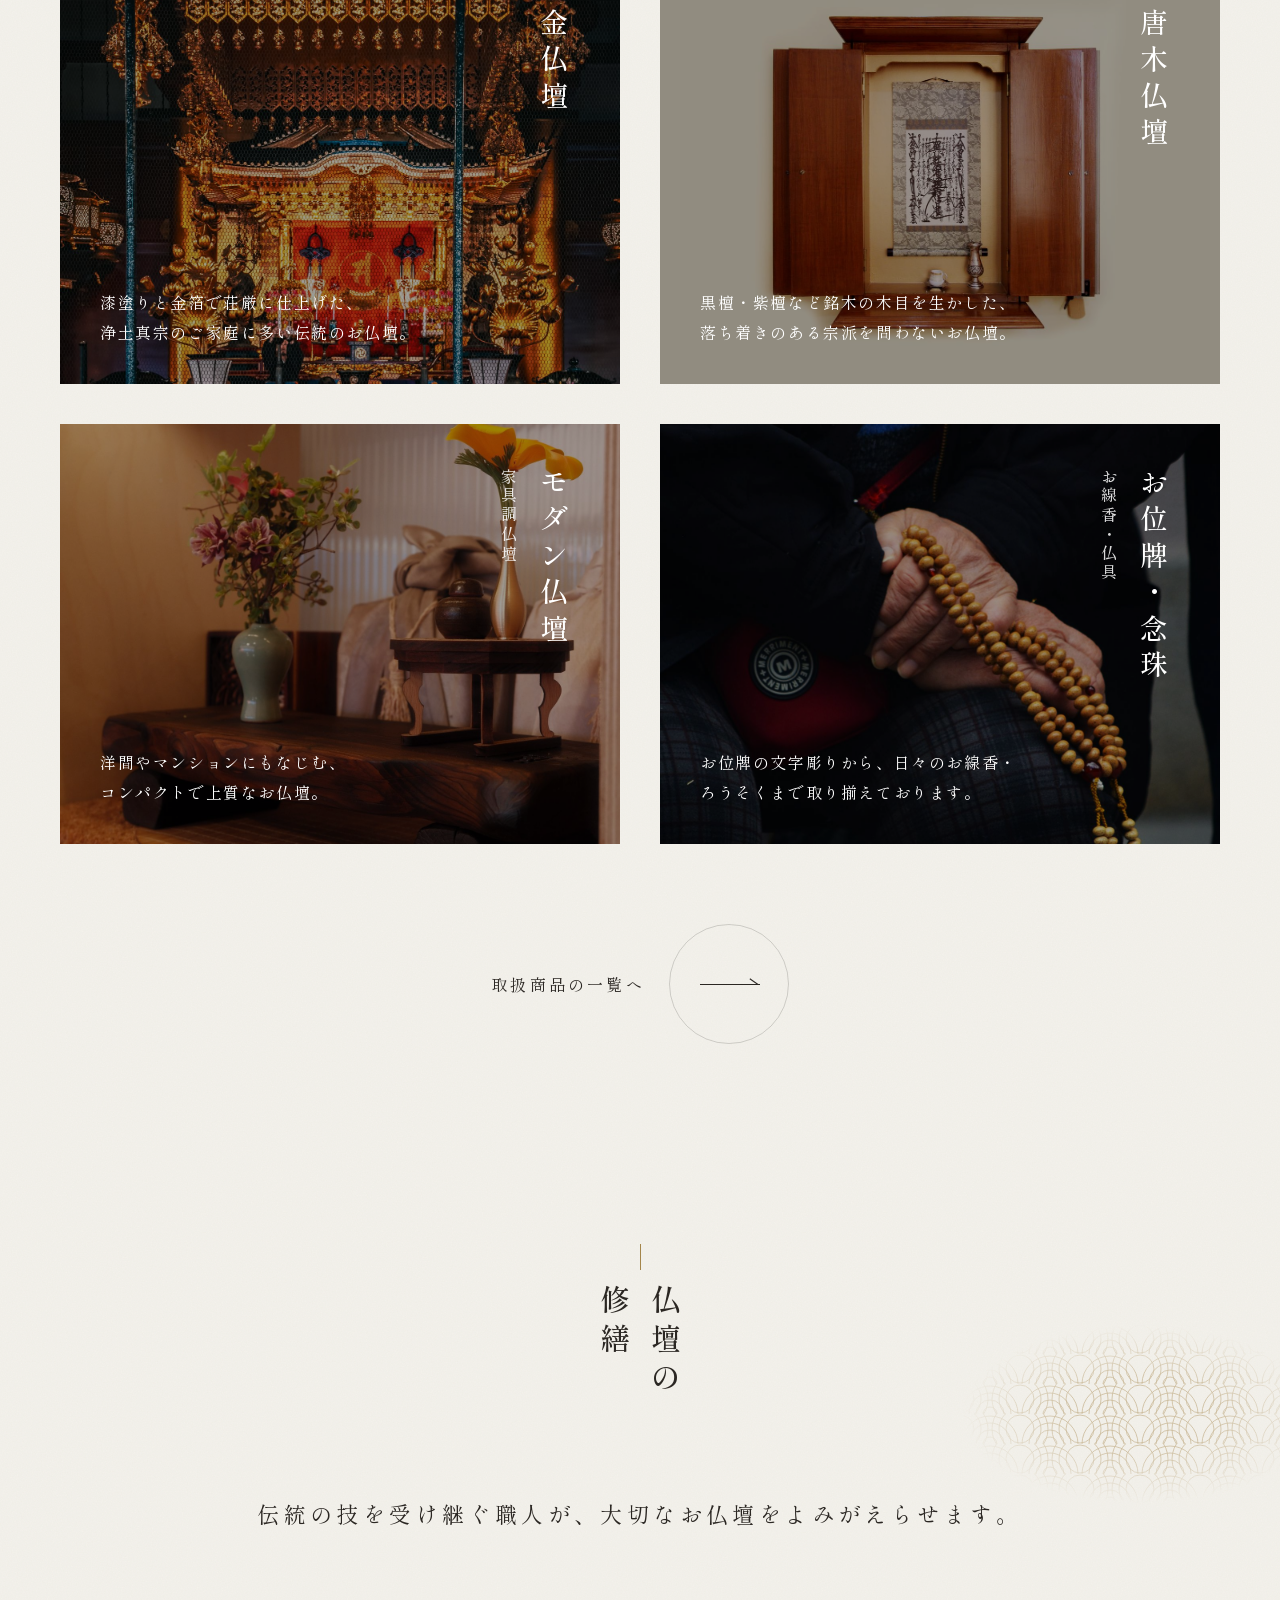
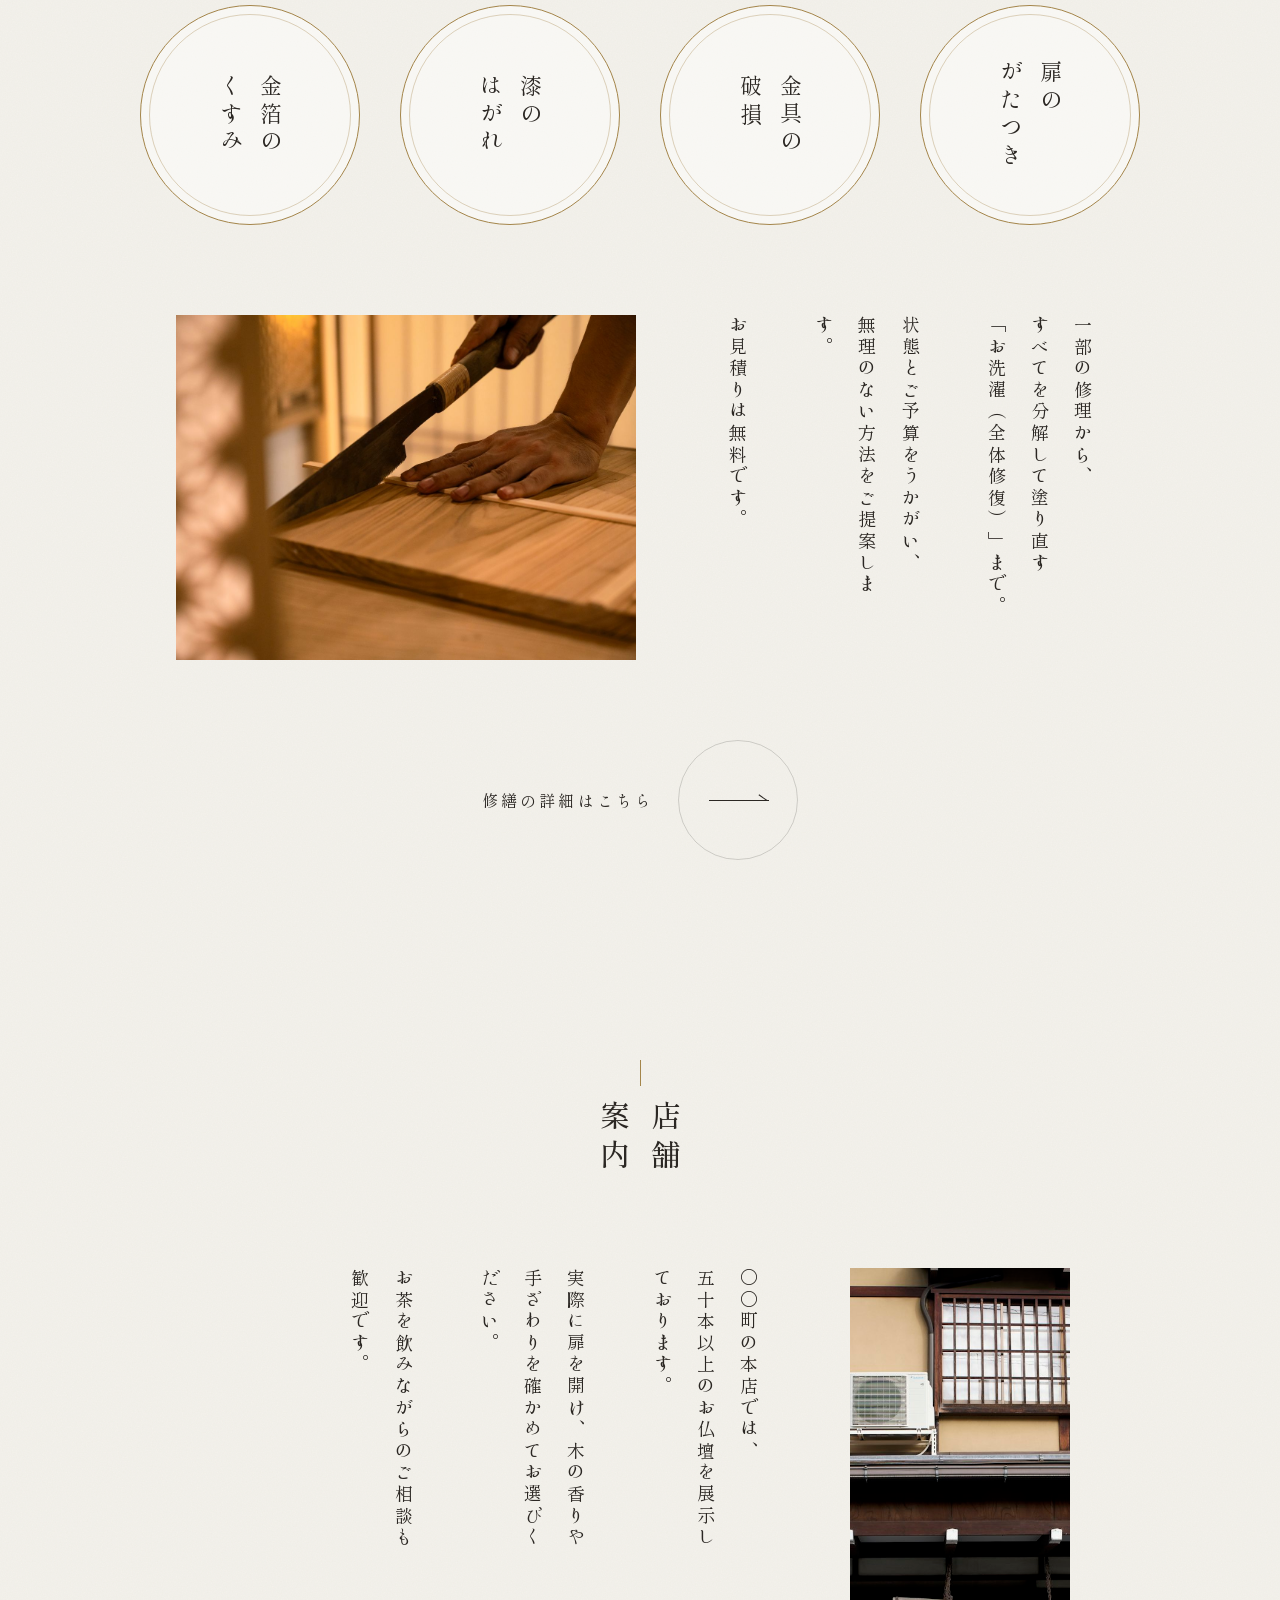
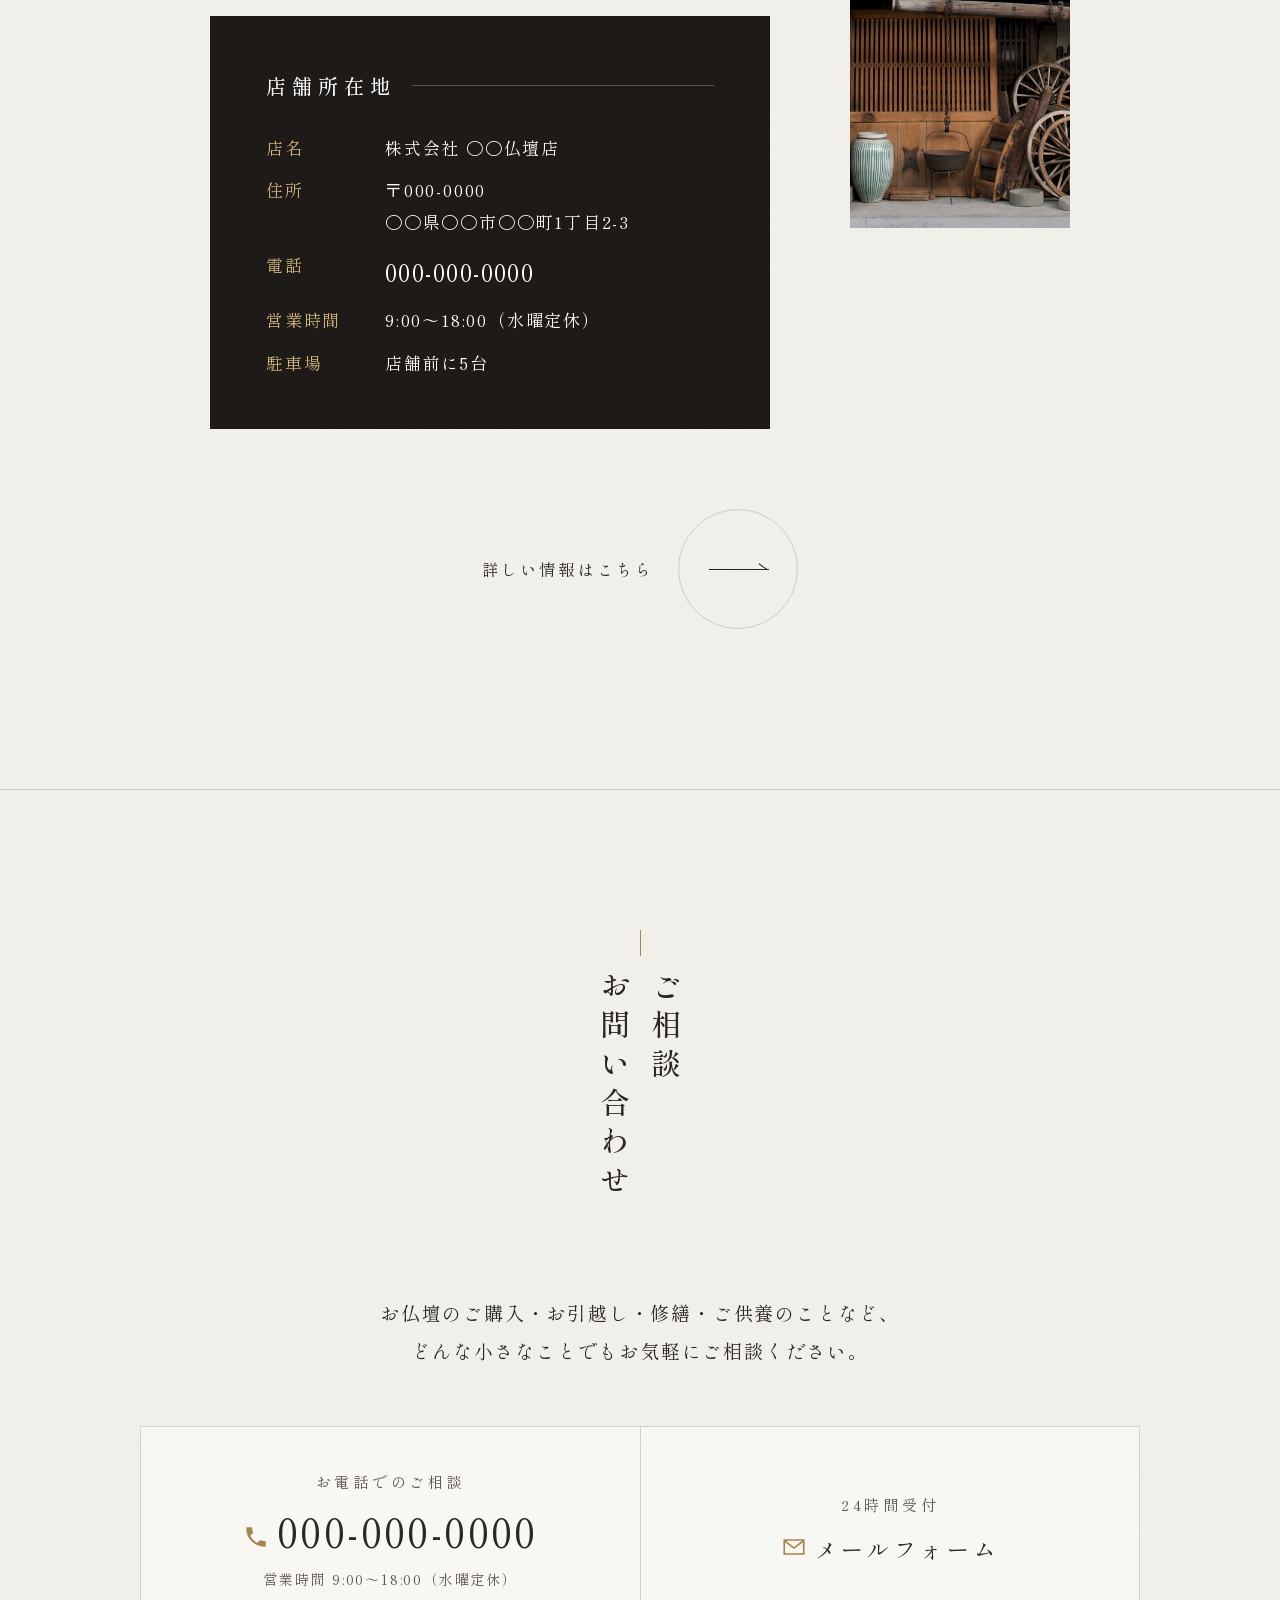
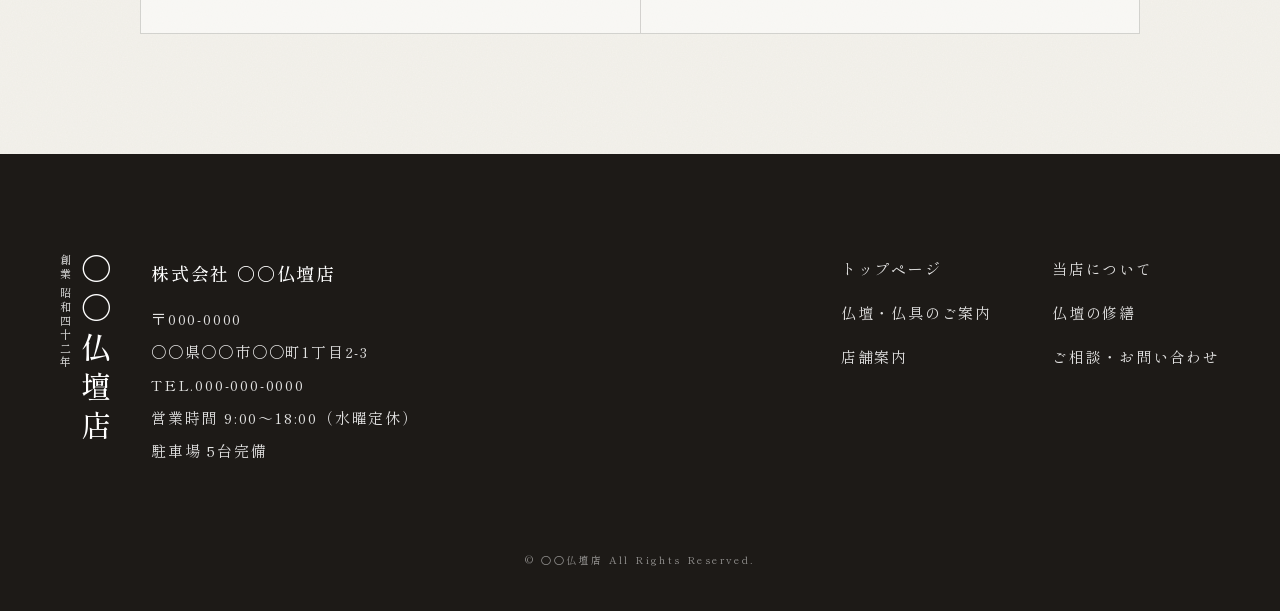
==== commit 08294e1e: "トップに店主ごあいさつを追加し、当店についての写真を店主に差し替え Co-Authored-By: Claude Opus 5.5 <noreply@anthropic.com>" ====
--- a/index.html
+++ b/index.html
@@ -106,6 +106,23 @@
           <p>はじめての方も、どうぞ気軽にお立ち寄りください。</p>
         </div>
         <a class="circle-link fade-up delay-2" href="about/index.html">当店について<span class="circle-link__arrow" aria-hidden="true"></span></a>
+      </div>
+    </div>
+  </section>
+
+  <!-- ========== 店主ごあいさつ ========== -->
+  <section class="section owner">
+    <div class="wrapper">
+      <h2 class="sec-title sec-title--center fade-up">店主<br>ごあいさつ</h2>
+      <div class="media">
+        <div class="media__img fade-up"><img src="assets/img/owner.jpg" alt="工房でノミを使い、木を彫る店主" loading="lazy"></div>
+        <div class="media__body fade-up delay-1">
+          <h3 class="media__title"><small>代表取締役・仏壇職人</small>〇〇 〇〇</h3>
+          <p>お仏壇の組み立てから修繕まで、今も自分で工房に立っています。</p>
+          <p>木を削り、漆を塗り、金箔を押す。一つひとつの工程を知っているからこそ、お客様のお仏壇に合った直し方や選び方をご提案できます。</p>
+          <p>「ここで買ってよかった」と言っていただけるよう、まごころ込めてお手伝いします。</p>
+          <a class="circle-link owner__link" href="about/index.html">ごあいさつの続きを読む<span class="circle-link__arrow" aria-hidden="true"></span></a>
+        </div>
       </div>
     </div>
   </section>
--- a/assets/css/style.css
+++ b/assets/css/style.css
@@ -670,3 +670,7 @@
 .signature { text-align: right; margin-top: 2em; }
 .lead strong { font-weight: 600; color: var(--ink); }
 .nowrap { white-space: nowrap; }
+
+/* 店主ごあいさつ（トップ） */
+.owner__link { margin-top: 36px; }
+.owner .media__img img { object-position: 40% 30%; }
